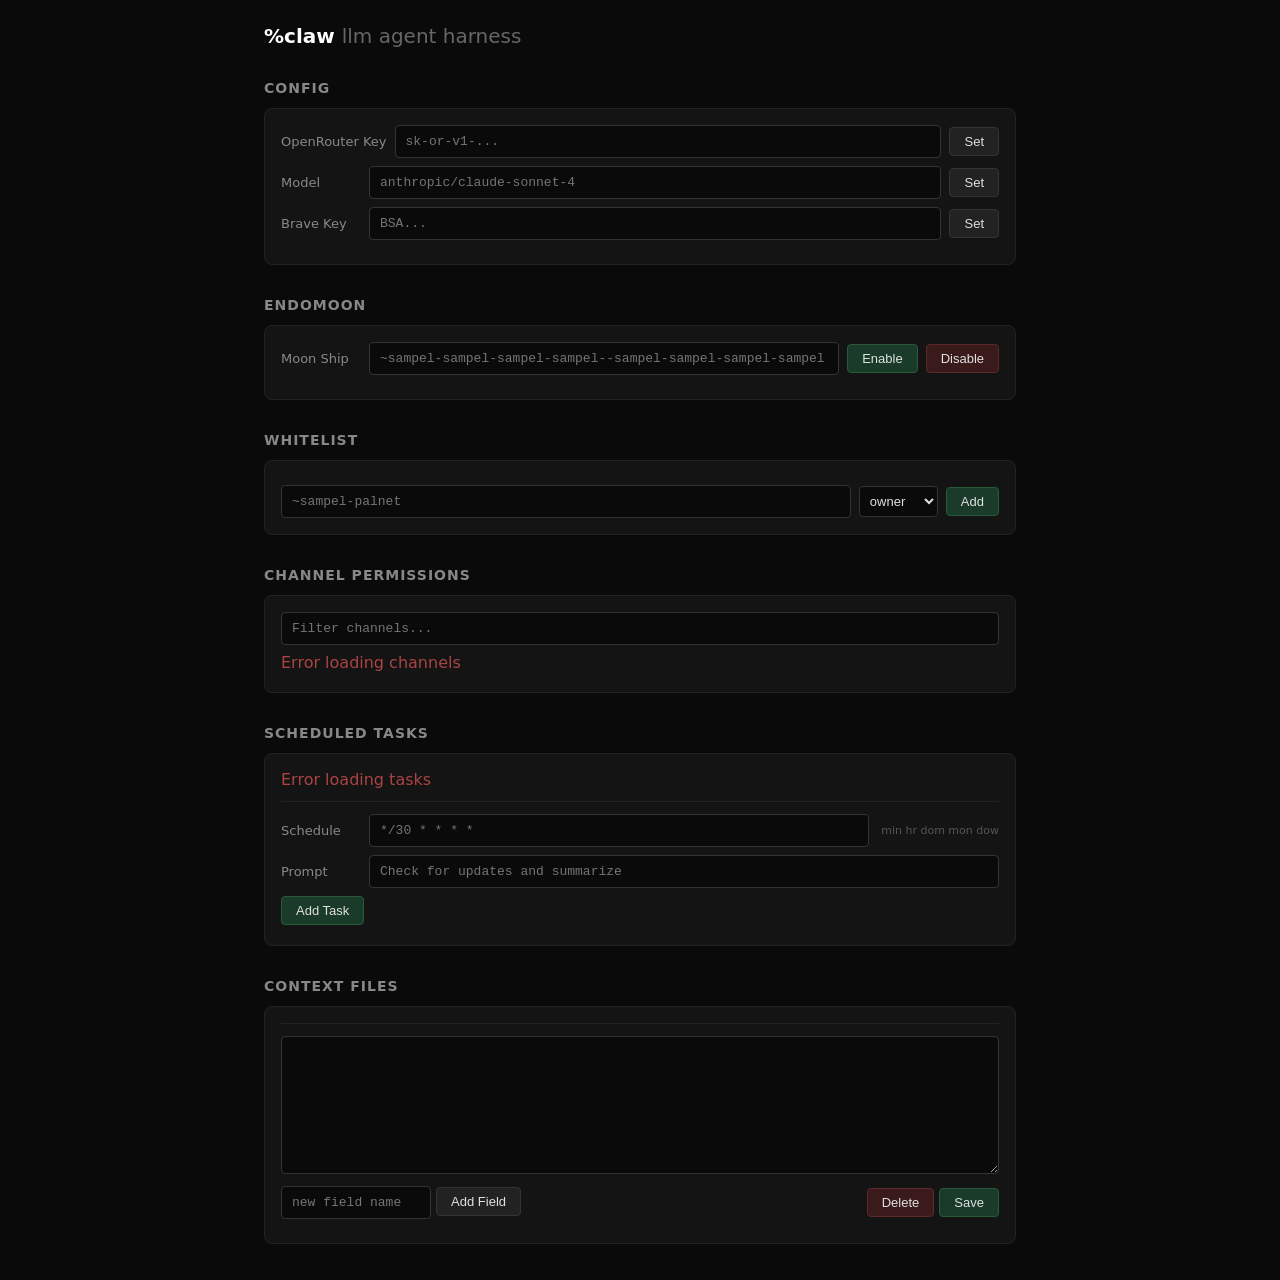
==== desk/web/index.html @ c04bf87d "add endomoon support" ====
<!DOCTYPE html>
<html lang="en">
<head>
  <meta charset="utf-8">
  <meta name="viewport" content="width=device-width, initial-scale=1">
  <title>claw</title>
  <style>
    * { margin: 0; padding: 0; box-sizing: border-box; }
    body { font-family: -apple-system, system-ui, sans-serif; background: #0a0a0a; color: #e0e0e0; }
    .container { max-width: 800px; margin: 0 auto; padding: 24px; }
    h1 { font-size: 20px; font-weight: 600; margin-bottom: 24px; color: #fff; }
    h1 span { color: #666; font-weight: 400; }
    h2 { font-size: 14px; font-weight: 600; color: #888; text-transform: uppercase; letter-spacing: 1px; margin: 32px 0 12px; }
    .card { background: #141414; border: 1px solid #222; border-radius: 8px; padding: 16px; margin-bottom: 12px; }
    .row { display: flex; align-items: center; gap: 8px; margin-bottom: 8px; }
    .row:last-child { margin-bottom: 0; }
    label { font-size: 13px; color: #888; min-width: 80px; }
    input[type=text], input[type=password] {
      flex: 1; background: #0a0a0a; border: 1px solid #333; border-radius: 4px;
      padding: 8px 10px; color: #e0e0e0; font-size: 13px; font-family: monospace;
    }
    input:focus, textarea:focus { outline: none; border-color: #555; }
    textarea {
      width: 100%; background: #0a0a0a; border: 1px solid #333; border-radius: 4px;
      padding: 8px 10px; color: #e0e0e0; font-size: 13px; font-family: monospace;
      resize: vertical; min-height: 80px;
    }
    button {
      background: #222; border: 1px solid #333; border-radius: 4px; color: #e0e0e0;
      padding: 6px 14px; font-size: 13px; cursor: pointer;
    }
    button:hover { background: #333; }
    button.primary { background: #1a3a2a; border-color: #2a5a3a; }
    button.primary:hover { background: #2a5a3a; }
    button.danger { background: #3a1a1a; border-color: #5a2a2a; }
    button.danger:hover { background: #5a2a2a; }
    .tag { display: inline-block; background: #1a2a3a; border-radius: 4px; padding: 2px 8px; font-size: 12px; margin: 2px; }
    .tag .x { cursor: pointer; margin-left: 4px; color: #888; }
    .tag .x:hover { color: #fff; }
    .status { font-size: 12px; color: #555; margin-top: 4px; }
    .status.ok { color: #4a8; }
    .status.err { color: #a44; }
    .ctx-tab { display: inline-block; padding: 6px 12px; font-size: 13px; cursor: pointer; border-bottom: 2px solid transparent; color: #888; }
    .ctx-tab.active { color: #fff; border-color: #4a8; }
    .tabs { border-bottom: 1px solid #222; margin-bottom: 12px; }
    .scroll-box { max-height: 300px; overflow-y: auto; }
    .filter-input { width: 100%; background: #0a0a0a; border: 1px solid #333; border-radius: 4px; padding: 6px 10px; color: #e0e0e0; font-size: 12px; margin-bottom: 8px; }
    .perm-row { display: flex; align-items: center; justify-content: space-between; padding: 6px 0; border-bottom: 1px solid #1a1a1a; }
    .perm-badge { padding: 2px 8px; border-radius: 4px; font-size: 11px; cursor: pointer; }
    .perm-badge.open { background: #1a3a2a; color: #4a8; }
    .perm-badge.wl { background: #2a2a2a; color: #888; }
  </style>
</head>
<body>
<div class="container">
  <h1>%claw <span>llm agent harness</span></h1>

  <h2>Config</h2>
  <div class="card">
    <div class="row">
      <label>OpenRouter Key</label>
      <input type="password" id="api-key" placeholder="sk-or-v1-...">
      <button onclick="setKey()">Set</button>
    </div>
    <div class="row">
      <label>Model</label>
      <input type="text" id="model" placeholder="anthropic/claude-sonnet-4">
      <button onclick="setModel()">Set</button>
    </div>
    <div class="row">
      <label>Brave Key</label>
      <input type="password" id="brave-key" placeholder="BSA...">
      <button onclick="setBraveKey()">Set</button>
    </div>
    <div class="status" id="config-status"></div>
  </div>

  <h2>Endomoon</h2>
  <div class="card">
    <div class="row">
      <label>Moon Ship</label>
      <input type="text" id="endomoon-ship" placeholder="~sampel-sampel-sampel-sampel--sampel-sampel-sampel-sampel">
      <button class="primary" onclick="setEndomoon()">Enable</button>
      <button class="danger" onclick="disableEndomoon()">Disable</button>
    </div>
    <div class="status" id="endo-status"></div>
  </div>

  <h2>Whitelist</h2>
  <div class="card">
    <div id="whitelist-tags"></div>
    <div class="row" style="margin-top:8px">
      <input type="text" id="new-ship" placeholder="~sampel-palnet">
      <select id="new-role" style="background:#0a0a0a;border:1px solid #333;border-radius:4px;padding:6px;color:#e0e0e0;font-size:13px">
        <option value="owner">owner</option>
        <option value="allowed">allowed</option>
      </select>
      <button class="primary" onclick="addShip()">Add</button>
    </div>
  </div>

  <h2>Channel Permissions</h2>
  <div class="card">
    <input type="text" class="filter-input" id="chan-filter" placeholder="Filter channels..." oninput="filterChannels()">
    <div class="scroll-box" id="channel-list"><span style="color:#555;font-size:13px">Loading...</span></div>
    <div class="status" id="perm-status"></div>
  </div>

  <h2>Scheduled Tasks</h2>
  <div class="card">
    <div id="cron-list"></div>
    <div style="margin-top:12px;border-top:1px solid #222;padding-top:12px">
      <div class="row"><label>Schedule</label><input type="text" id="cron-schedule" placeholder="*/30 * * * *" style="width:160px"><span style="font-size:11px;color:#555;margin-left:4px">min hr dom mon dow</span></div>
      <div class="row"><label>Prompt</label><input type="text" id="cron-prompt" placeholder="Check for updates and summarize"></div>
      <div class="row"><button class="primary" onclick="addCron()">Add Task</button></div>
    </div>
    <div class="status" id="cron-status"></div>
  </div>

  <h2>Context Files</h2>
  <div class="card">
    <div class="tabs" id="ctx-tabs"></div>
    <textarea id="ctx-editor" rows="8"></textarea>
    <div class="row" style="margin-top:8px;justify-content:space-between">
      <div>
        <input type="text" id="new-ctx-key" placeholder="new field name" style="width:150px">
        <button onclick="addCtx()">Add Field</button>
      </div>
      <div>
        <button class="danger" onclick="delCtx()">Delete</button>
        <button class="primary" onclick="saveCtx()">Save</button>
      </div>
    </div>
    <div class="status" id="ctx-status"></div>
  </div>

</div>

<script>
const API = '/apps/claw/api';
let ctx = {};
let activeCtxTab = null;
let allChannels = [];

async function api(path) {
  const r = await fetch(API + path, {credentials: 'include'});
  return r.json();
}

async function post(body) {
  const r = await fetch(API + '/action', {
    method: 'POST', credentials: 'include',
    headers: {'content-type': 'application/json'},
    body: JSON.stringify(body)
  });
  return r.json();
}

function status(id, msg, ok) {
  const el = document.getElementById(id);
  el.textContent = msg;
  el.className = 'status ' + (ok ? 'ok' : 'err');
  setTimeout(() => el.textContent = '', 3000);
}

// Config
async function loadConfig() {
  const c = await api('/config');
  document.getElementById('model').value = c.model || '';
  document.getElementById('endomoon-ship').value = c.endomoon || '';
  if (c.endomoon) {
    status('endo-status', 'Active: ' + c.endomoon, true);
  }
  renderWhitelist(c.whitelist || {});
}

function renderWhitelist(wl) {
  const el = document.getElementById('whitelist-tags');
  el.innerHTML = Object.entries(wl).map(([s, r]) =>
    `<span class="tag">${s} (${r}) <span class="x" onclick="delShip('${s}')">&times;</span></span>`
  ).join('') || '<span style="color:#555;font-size:13px">No ships whitelisted</span>';
}

// Endomoon
async function setEndomoon() {
  const ship = document.getElementById('endomoon-ship').value.trim();
  if (!ship) return status('endo-status', 'Enter a moon ship', false);
  await post({action: 'set-endomoon', ship});
  status('endo-status', 'Endomoon enabled: ' + ship, true);
}

async function disableEndomoon() {
  await post({action: 'set-endomoon', ship: ''});
  document.getElementById('endomoon-ship').value = '';
  status('endo-status', 'Endomoon disabled', true);
}

async function setKey() {
  const key = document.getElementById('api-key').value;
  if (!key) return;
  await post({action: 'set-key', key});
  document.getElementById('api-key').value = '';
  status('config-status', 'API key set', true);
}

async function setModel() {
  const model = document.getElementById('model').value;
  if (!model) return;
  await post({action: 'set-model', model});
  status('config-status', 'Model updated', true);
}

async function setBraveKey() {
  const key = document.getElementById('brave-key').value;
  if (!key) return;
  await post({action: 'set-brave-key', key});
  document.getElementById('brave-key').value = '';
  status('config-status', 'Brave key set', true);
}

async function addShip() {
  const ship = document.getElementById('new-ship').value;
  const role = document.getElementById('new-role').value;
  if (!ship) return;
  await post({action: 'add-ship', ship, role});
  document.getElementById('new-ship').value = '';
  loadConfig();
}

async function delShip(ship) {
  await post({action: 'del-ship', ship});
  loadConfig();
}

// Channel Permissions
async function loadChannels() {
  const el = document.getElementById('channel-list');
  try {
    const perms = await api('/channel-perms');
    allChannels = [];

    // Build channel list from saved perms
    for (const [nest, perm] of Object.entries(perms)) {
      allChannels.push({nest, title: nest, gtitle: '', perm});
    }

    // Try scrying groups for channel metadata
    try {
      const r = await fetch('/~/scry/groups/groups/light.json', {credentials: 'include'});
      if (r.ok) {
        const groups = await r.json();
        const seen = new Set(allChannels.map(c => c.nest));
        for (const [flag, group] of Object.entries(groups || {})) {
          const gtitle = group?.meta?.title || flag;
          const chans = group?.channels || {};
          for (const [nest, ch] of Object.entries(chans)) {
            if (!nest.startsWith('chat/')) continue;
            const title = ch?.meta?.title || nest;
            if (seen.has(nest)) {
              const existing = allChannels.find(c => c.nest === nest);
              if (existing) { existing.title = title; existing.gtitle = gtitle; }
            } else {
              allChannels.push({nest, title, gtitle, perm: 'whitelist'});
            }
          }
        }
      }
    } catch(e) { /* groups scry failed, only show saved perms */ }

    renderChannels();
  } catch(e) {
    el.innerHTML = '<span style="color:#a44">Error loading channels</span>';
  }
}

function renderChannels() {
  const el = document.getElementById('channel-list');
  const filter = (document.getElementById('chan-filter').value || '').toLowerCase();
  const filtered = allChannels.filter(c =>
    c.nest.toLowerCase().includes(filter) ||
    c.title.toLowerCase().includes(filter) ||
    c.gtitle.toLowerCase().includes(filter)
  );
  if (!filtered.length) {
    el.innerHTML = '<span style="color:#555;font-size:13px">No channels' + (filter ? ' matching filter' : ' found') + '</span>';
    return;
  }
  el.innerHTML = filtered.map(c => {
    const isOpen = c.perm === 'open';
    const badge = isOpen
      ? `<span class="perm-badge open" onclick="togglePerm('${c.nest}','whitelist')">open</span>`
      : `<span class="perm-badge wl" onclick="togglePerm('${c.nest}','open')">whitelist</span>`;
    return `<div class="perm-row">
      <div>
        <div style="font-size:13px;color:#e0e0e0">${c.title}${c.gtitle ? ' <span style="color:#555">in ' + c.gtitle + '</span>' : ''}</div>
        <div style="font-size:11px;color:#555;font-family:monospace">${c.nest}</div>
      </div>
      ${badge}
    </div>`;
  }).join('');
}

function filterChannels() { renderChannels(); }

async function togglePerm(channel, newPerm) {
  await post({action: 'set-channel-perm', channel, perm: newPerm});
  // Update local state immediately
  const ch = allChannels.find(c => c.nest === channel);
  if (ch) ch.perm = newPerm;
  else allChannels.push({nest: channel, title: channel, gtitle: '', perm: newPerm});
  renderChannels();
  status('perm-status', channel.split('/').pop() + ' → ' + newPerm, true);
}

// Cron Jobs
async function loadCrons() {
  const el = document.getElementById('cron-list');
  try {
    const jobs = await api('/cron-jobs');
    if (!jobs.length) {
      el.innerHTML = '<span style="color:#555;font-size:13px">No scheduled tasks</span>';
      return;
    }
    el.innerHTML = jobs.map(j => {
      return `<div style="display:flex;align-items:center;justify-content:space-between;padding:6px 0;border-bottom:1px solid #1a1a1a">
        <div style="flex:1;min-width:0">
          <div style="font-size:12px;color:#4a8;font-family:monospace">${j.schedule || '?'}</div>
          <div style="font-size:13px;color:#e0e0e0;white-space:nowrap;overflow:hidden;text-overflow:ellipsis">${j.prompt}</div>
        </div>
        <button class="danger" onclick="removeCron(${j.id})" style="font-size:11px;padding:3px 8px;margin-left:8px;flex-shrink:0">×</button>
      </div>`;
    }).join('');
  } catch(e) {
    el.innerHTML = '<span style="color:#a44">Error loading tasks</span>';
  }
}

async function addCron() {
  const schedule = document.getElementById('cron-schedule').value.trim();
  const prompt = document.getElementById('cron-prompt').value.trim();
  if (!schedule || !prompt) return status('cron-status', 'Schedule and prompt required', false);
  // Validate: should have 5 space-separated fields
  const fields = schedule.split(/\s+/);
  if (fields.length !== 5) return status('cron-status', 'Need 5 fields: min hour dom month dow', false);
  await post({action: 'cron-add', schedule, prompt});
  document.getElementById('cron-schedule').value = '';
  document.getElementById('cron-prompt').value = '';
  status('cron-status', 'Task scheduled', true);
  loadCrons();
}

async function removeCron(id) {
  await post({action: 'cron-remove', 'cron-id': id});
  status('cron-status', 'Task removed', true);
  loadCrons();
}

// Context Files
async function loadContext() {
  ctx = await api('/context');
  renderCtxTabs();
}

function renderCtxTabs() {
  const tabs = document.getElementById('ctx-tabs');
  const keys = Object.keys(ctx);
  if (!activeCtxTab && keys.length) activeCtxTab = keys[0];
  tabs.innerHTML = keys.map(k =>
    `<span class="ctx-tab ${k===activeCtxTab?'active':''}" onclick="selectCtx('${k}')">${k}</span>`
  ).join('');
  if (activeCtxTab && ctx[activeCtxTab] !== undefined) {
    document.getElementById('ctx-editor').value = ctx[activeCtxTab];
  }
}

function selectCtx(k) {
  activeCtxTab = k;
  renderCtxTabs();
}

async function saveCtx() {
  if (!activeCtxTab) return;
  const content = document.getElementById('ctx-editor').value;
  await post({action: 'set-context', field: activeCtxTab, content});
  ctx[activeCtxTab] = content;
  status('ctx-status', `${activeCtxTab} saved`, true);
}

async function delCtx() {
  if (!activeCtxTab) return;
  await post({action: 'del-context', field: activeCtxTab});
  delete ctx[activeCtxTab];
  activeCtxTab = Object.keys(ctx)[0] || null;
  renderCtxTabs();
  status('ctx-status', 'Deleted', true);
}

async function addCtx() {
  const key = document.getElementById('new-ctx-key').value.trim();
  if (!key) return;
  await post({action: 'set-context', field: key, content: ''});
  ctx[key] = '';
  activeCtxTab = key;
  document.getElementById('new-ctx-key').value = '';
  renderCtxTabs();
}

loadConfig();
loadContext();
loadChannels();
loadCrons();
</script>
</body>
</html>
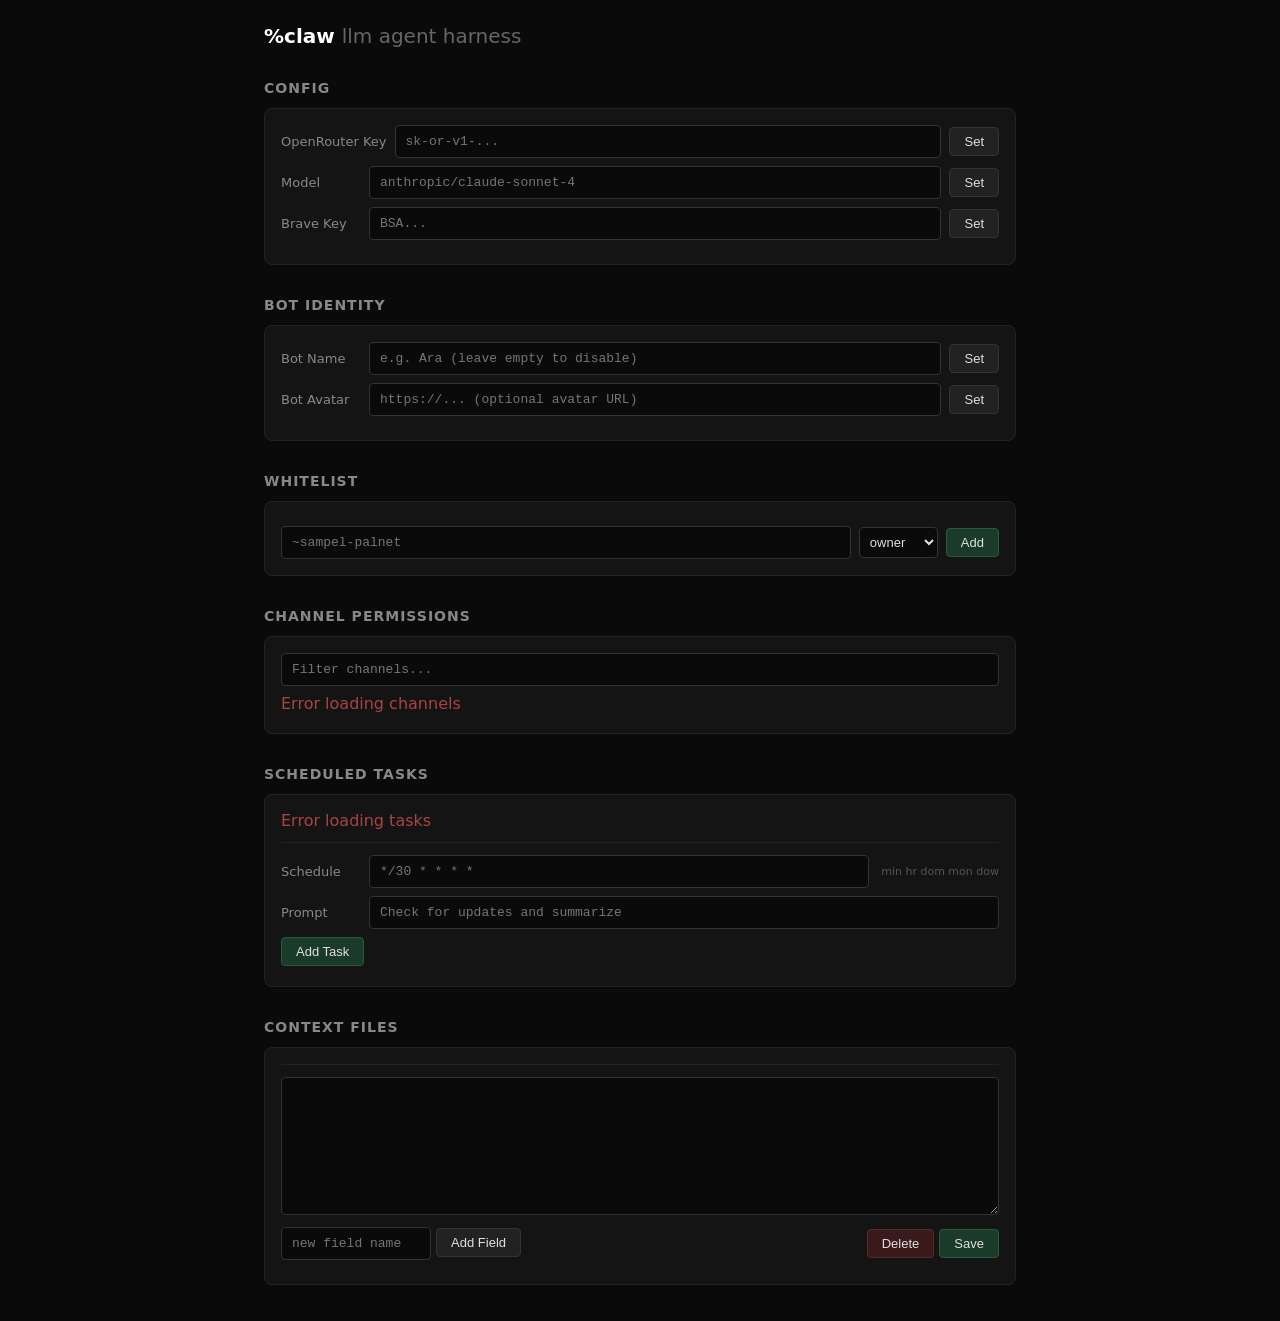
==== commit 43690593: "basically works" ====
--- a/desk/web/index.html
+++ b/desk/web/index.html
@@ -75,15 +75,19 @@
     <div class="status" id="config-status"></div>
   </div>
 
-  <h2>Endomoon</h2>
+  <h2>Bot Identity</h2>
   <div class="card">
     <div class="row">
-      <label>Moon Ship</label>
-      <input type="text" id="endomoon-ship" placeholder="~sampel-sampel-sampel-sampel--sampel-sampel-sampel-sampel">
-      <button class="primary" onclick="setEndomoon()">Enable</button>
-      <button class="danger" onclick="disableEndomoon()">Disable</button>
-    </div>
-    <div class="status" id="endo-status"></div>
+      <label>Bot Name</label>
+      <input type="text" id="bot-name" placeholder="e.g. Ara (leave empty to disable)">
+      <button onclick="setBotName()">Set</button>
+    </div>
+    <div class="row">
+      <label>Bot Avatar</label>
+      <input type="text" id="bot-avatar" placeholder="https://... (optional avatar URL)">
+      <button onclick="setBotAvatar()">Set</button>
+    </div>
+    <div class="status" id="bot-status"></div>
   </div>
 
   <h2>Whitelist</h2>
@@ -167,10 +171,8 @@
 async function loadConfig() {
   const c = await api('/config');
   document.getElementById('model').value = c.model || '';
-  document.getElementById('endomoon-ship').value = c.endomoon || '';
-  if (c.endomoon) {
-    status('endo-status', 'Active: ' + c.endomoon, true);
-  }
+  document.getElementById('bot-name').value = c['bot-name'] || '';
+  document.getElementById('bot-avatar').value = c['bot-avatar'] || '';
   renderWhitelist(c.whitelist || {});
 }
 
@@ -179,20 +181,6 @@
   el.innerHTML = Object.entries(wl).map(([s, r]) =>
     `<span class="tag">${s} (${r}) <span class="x" onclick="delShip('${s}')">&times;</span></span>`
   ).join('') || '<span style="color:#555;font-size:13px">No ships whitelisted</span>';
-}
-
-// Endomoon
-async function setEndomoon() {
-  const ship = document.getElementById('endomoon-ship').value.trim();
-  if (!ship) return status('endo-status', 'Enter a moon ship', false);
-  await post({action: 'set-endomoon', ship});
-  status('endo-status', 'Endomoon enabled: ' + ship, true);
-}
-
-async function disableEndomoon() {
-  await post({action: 'set-endomoon', ship: ''});
-  document.getElementById('endomoon-ship').value = '';
-  status('endo-status', 'Endomoon disabled', true);
 }
 
 async function setKey() {
@@ -216,6 +204,18 @@
   await post({action: 'set-brave-key', key});
   document.getElementById('brave-key').value = '';
   status('config-status', 'Brave key set', true);
+}
+
+async function setBotName() {
+  const name = document.getElementById('bot-name').value;
+  await post({action: 'set-bot-name', name});
+  status('bot-status', name ? 'Bot name set to: ' + name : 'Bot name cleared', true);
+}
+
+async function setBotAvatar() {
+  const avatar = document.getElementById('bot-avatar').value;
+  await post({action: 'set-bot-avatar', avatar});
+  status('bot-status', avatar ? 'Bot avatar set' : 'Bot avatar cleared', true);
 }
 
 async function addShip() {
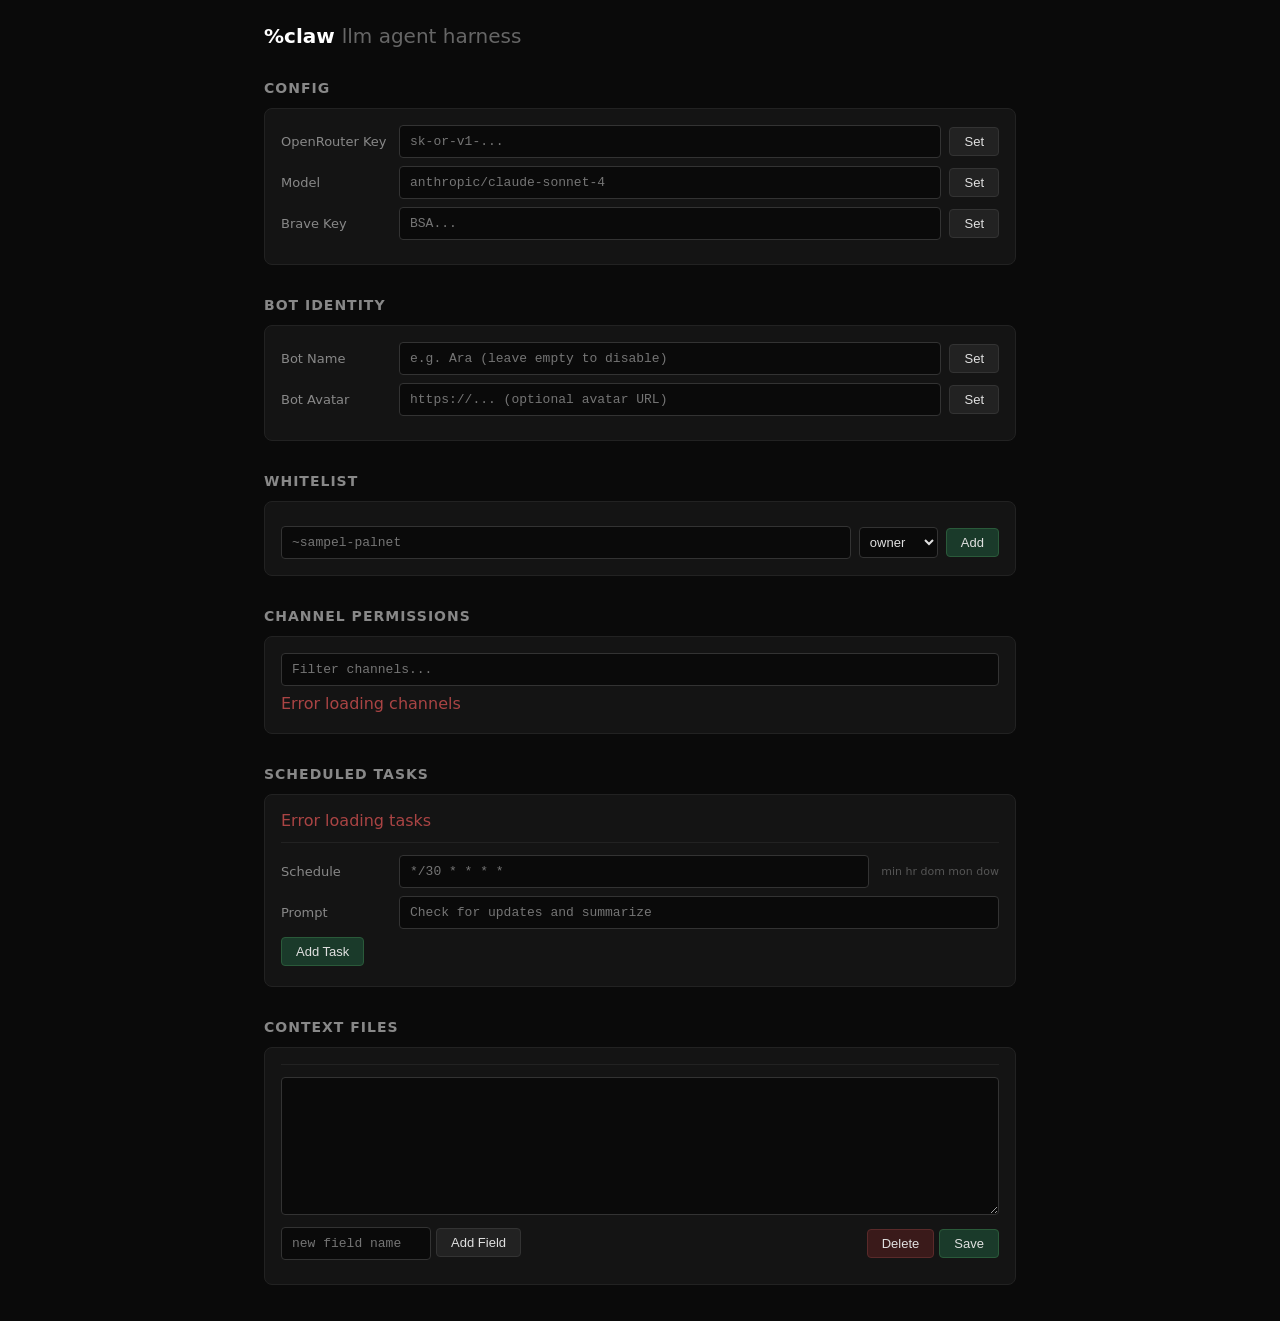
==== commit 8c2d3084: "everything working except discriminating between mentions:" ====
--- a/desk/web/index.html
+++ b/desk/web/index.html
@@ -14,11 +14,12 @@
     .card { background: #141414; border: 1px solid #222; border-radius: 8px; padding: 16px; margin-bottom: 12px; }
     .row { display: flex; align-items: center; gap: 8px; margin-bottom: 8px; }
     .row:last-child { margin-bottom: 0; }
-    label { font-size: 13px; color: #888; min-width: 80px; }
+    label { font-size: 13px; color: #888; width: 110px; flex-shrink: 0; }
     input[type=text], input[type=password] {
       flex: 1; background: #0a0a0a; border: 1px solid #333; border-radius: 4px;
       padding: 8px 10px; color: #e0e0e0; font-size: 13px; font-family: monospace;
     }
+    input.masked { color: #555; }
     input:focus, textarea:focus { outline: none; border-color: #555; }
     textarea {
       width: 100%; background: #0a0a0a; border: 1px solid #333; border-radius: 4px;
@@ -59,7 +60,7 @@
   <div class="card">
     <div class="row">
       <label>OpenRouter Key</label>
-      <input type="password" id="api-key" placeholder="sk-or-v1-...">
+      <input type="text" id="api-key" placeholder="sk-or-v1-..." onfocus="clearMasked(this)">
       <button onclick="setKey()">Set</button>
     </div>
     <div class="row">
@@ -69,7 +70,7 @@
     </div>
     <div class="row">
       <label>Brave Key</label>
-      <input type="password" id="brave-key" placeholder="BSA...">
+      <input type="text" id="brave-key" placeholder="BSA..." onfocus="clearMasked(this)">
       <button onclick="setBraveKey()">Set</button>
     </div>
     <div class="status" id="config-status"></div>
@@ -167,12 +168,34 @@
   setTimeout(() => el.textContent = '', 3000);
 }
 
+function maskKey(key) {
+  if (!key || key.length < 4) return '';
+  return '\u2022'.repeat(8) + key.slice(-3);
+}
+
+function showMasked(el, key) {
+  if (!key) { el.value = ''; el.classList.remove('masked'); return; }
+  el.value = maskKey(key);
+  el.classList.add('masked');
+  el.dataset.hasKey = '1';
+}
+
+function clearMasked(el) {
+  if (el.dataset.hasKey === '1') {
+    el.value = '';
+    el.classList.remove('masked');
+    delete el.dataset.hasKey;
+  }
+}
+
 // Config
 async function loadConfig() {
   const c = await api('/config');
   document.getElementById('model').value = c.model || '';
   document.getElementById('bot-name').value = c['bot-name'] || '';
   document.getElementById('bot-avatar').value = c['bot-avatar'] || '';
+  showMasked(document.getElementById('api-key'), c['api-key'] || '');
+  showMasked(document.getElementById('brave-key'), c['brave-key'] || '');
   renderWhitelist(c.whitelist || {});
 }
 
@@ -184,10 +207,11 @@
 }
 
 async function setKey() {
-  const key = document.getElementById('api-key').value;
-  if (!key) return;
+  const el = document.getElementById('api-key');
+  const key = el.value;
+  if (!key || el.dataset.hasKey === '1') return;
   await post({action: 'set-key', key});
-  document.getElementById('api-key').value = '';
+  showMasked(el, key);
   status('config-status', 'API key set', true);
 }
 
@@ -199,10 +223,11 @@
 }
 
 async function setBraveKey() {
-  const key = document.getElementById('brave-key').value;
-  if (!key) return;
+  const el = document.getElementById('brave-key');
+  const key = el.value;
+  if (!key || el.dataset.hasKey === '1') return;
   await post({action: 'set-brave-key', key});
-  document.getElementById('brave-key').value = '';
+  showMasked(el, key);
   status('config-status', 'Brave key set', true);
 }
 
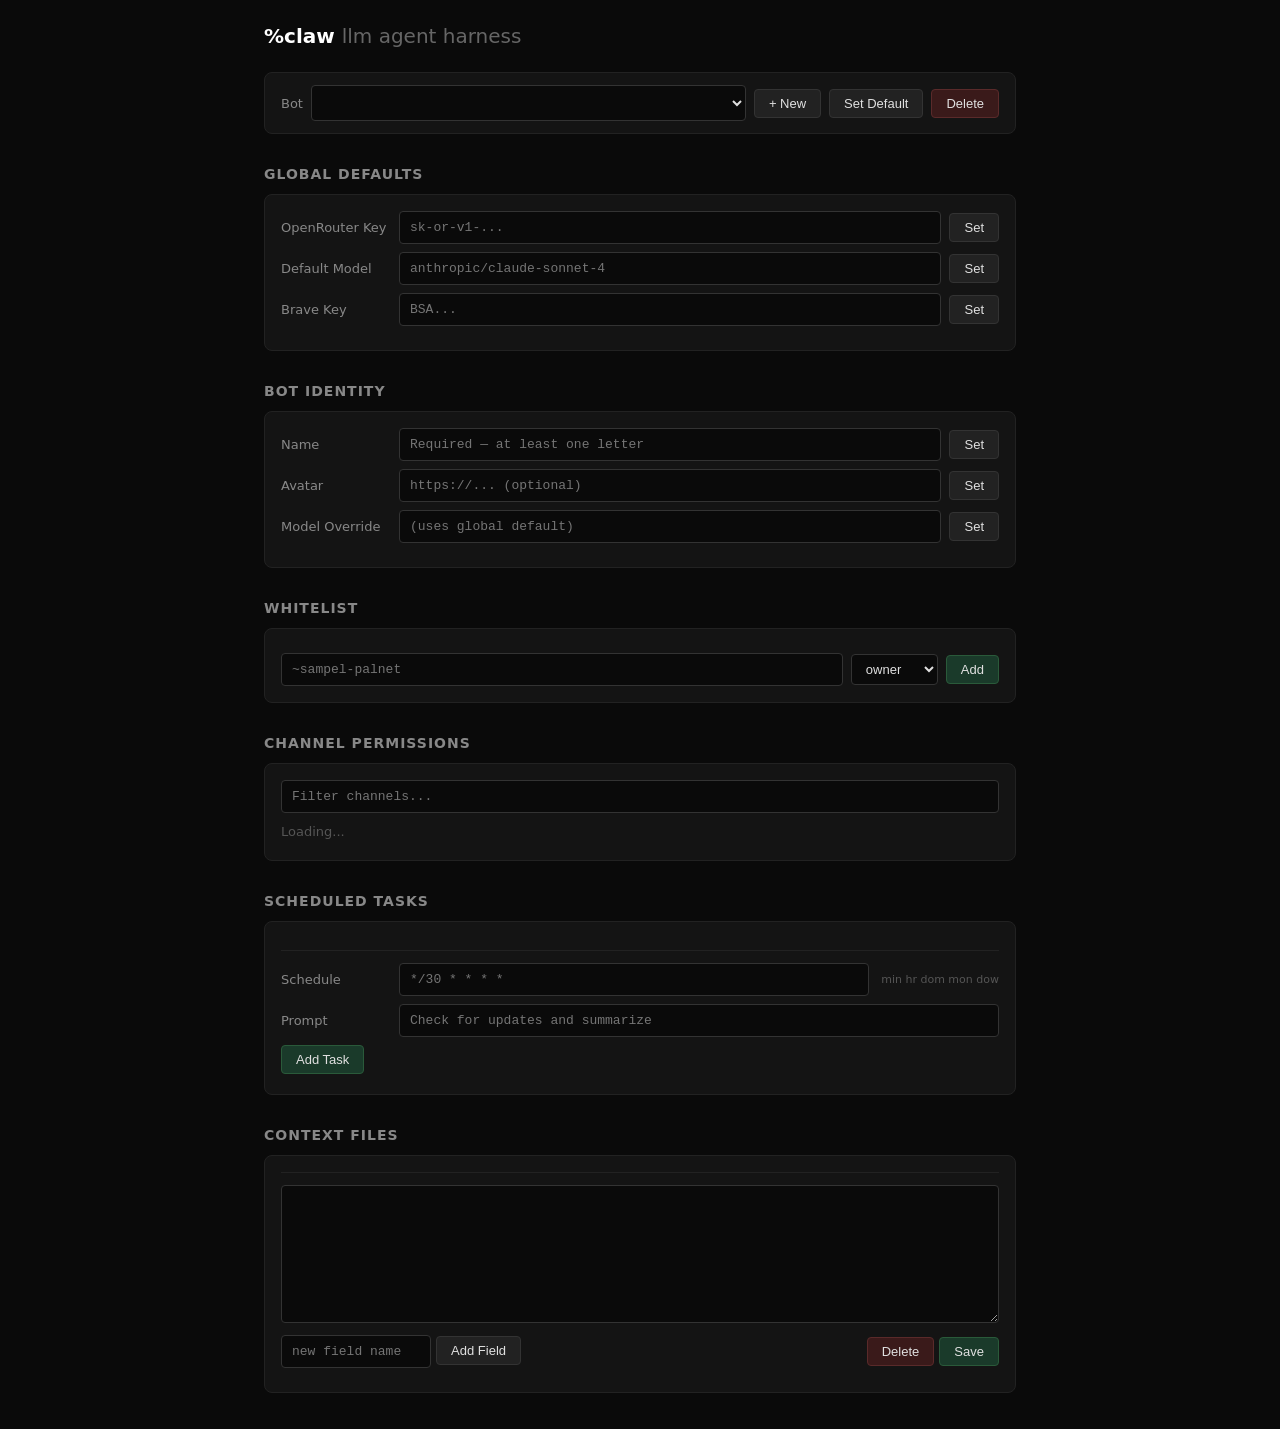
==== commit 8174e5fd: "multibot" ====
--- a/desk/web/index.html
+++ b/desk/web/index.html
@@ -19,12 +19,16 @@
       flex: 1; background: #0a0a0a; border: 1px solid #333; border-radius: 4px;
       padding: 8px 10px; color: #e0e0e0; font-size: 13px; font-family: monospace;
     }
+    input:focus, textarea:focus { outline: none; border-color: #555; }
     input.masked { color: #555; }
-    input:focus, textarea:focus { outline: none; border-color: #555; }
     textarea {
       width: 100%; background: #0a0a0a; border: 1px solid #333; border-radius: 4px;
       padding: 8px 10px; color: #e0e0e0; font-size: 13px; font-family: monospace;
       resize: vertical; min-height: 80px;
+    }
+    select {
+      background: #0a0a0a; border: 1px solid #333; border-radius: 4px;
+      padding: 6px 10px; color: #e0e0e0; font-size: 13px;
     }
     button {
       background: #222; border: 1px solid #333; border-radius: 4px; color: #e0e0e0;
@@ -50,13 +54,25 @@
     .perm-badge { padding: 2px 8px; border-radius: 4px; font-size: 11px; cursor: pointer; }
     .perm-badge.open { background: #1a3a2a; color: #4a8; }
     .perm-badge.wl { background: #2a2a2a; color: #888; }
+    .bot-selector { display: flex; align-items: center; gap: 8px; margin-bottom: 24px; padding: 12px 16px; background: #141414; border: 1px solid #222; border-radius: 8px; }
+    .bot-selector select { flex: 1; font-size: 14px; padding: 8px; }
+    .bot-selector .default-badge { font-size: 10px; color: #4a8; background: #1a3a2a; padding: 2px 6px; border-radius: 3px; }
   </style>
 </head>
 <body>
 <div class="container">
   <h1>%claw <span>llm agent harness</span></h1>
 
-  <h2>Config</h2>
+  <div class="bot-selector">
+    <label style="width:auto">Bot</label>
+    <select id="bot-select" onchange="switchBot()"></select>
+    <span id="default-badge" class="default-badge" style="display:none">default</span>
+    <button onclick="addBot()">+ New</button>
+    <button onclick="setDefaultBot()">Set Default</button>
+    <button class="danger" onclick="delBot()">Delete</button>
+  </div>
+
+  <h2>Global Defaults</h2>
   <div class="card">
     <div class="row">
       <label>OpenRouter Key</label>
@@ -64,7 +80,7 @@
       <button onclick="setKey()">Set</button>
     </div>
     <div class="row">
-      <label>Model</label>
+      <label>Default Model</label>
       <input type="text" id="model" placeholder="anthropic/claude-sonnet-4">
       <button onclick="setModel()">Set</button>
     </div>
@@ -79,14 +95,19 @@
   <h2>Bot Identity</h2>
   <div class="card">
     <div class="row">
-      <label>Bot Name</label>
-      <input type="text" id="bot-name" placeholder="e.g. Ara (leave empty to disable)">
+      <label>Name</label>
+      <input type="text" id="bot-name" placeholder="Required — at least one letter">
       <button onclick="setBotName()">Set</button>
     </div>
     <div class="row">
-      <label>Bot Avatar</label>
-      <input type="text" id="bot-avatar" placeholder="https://... (optional avatar URL)">
+      <label>Avatar</label>
+      <input type="text" id="bot-avatar" placeholder="https://... (optional)">
       <button onclick="setBotAvatar()">Set</button>
+    </div>
+    <div class="row">
+      <label>Model Override</label>
+      <input type="text" id="bot-model" placeholder="(uses global default)">
+      <button onclick="setBotModel()">Set</button>
     </div>
     <div class="status" id="bot-status"></div>
   </div>
@@ -96,7 +117,7 @@
     <div id="whitelist-tags"></div>
     <div class="row" style="margin-top:8px">
       <input type="text" id="new-ship" placeholder="~sampel-palnet">
-      <select id="new-role" style="background:#0a0a0a;border:1px solid #333;border-radius:4px;padding:6px;color:#e0e0e0;font-size:13px">
+      <select id="new-role">
         <option value="owner">owner</option>
         <option value="allowed">allowed</option>
       </select>
@@ -146,6 +167,9 @@
 let ctx = {};
 let activeCtxTab = null;
 let allChannels = [];
+let currentBot = null;
+let defaultBotId = null;
+let botList = {};
 
 async function api(path) {
   const r = await fetch(API + path, {credentials: 'include'});
@@ -172,14 +196,12 @@
   if (!key || key.length < 4) return '';
   return '\u2022'.repeat(8) + key.slice(-3);
 }
-
 function showMasked(el, key) {
   if (!key) { el.value = ''; el.classList.remove('masked'); return; }
   el.value = maskKey(key);
   el.classList.add('masked');
   el.dataset.hasKey = '1';
 }
-
 function clearMasked(el) {
   if (el.dataset.hasKey === '1') {
     el.value = '';
@@ -188,22 +210,64 @@
   }
 }
 
-// Config
-async function loadConfig() {
+// Bot selector
+async function loadBots() {
+  const data = await api('/bots');
+  botList = data.bots || {};
+  defaultBotId = data.default || 'default';
+  const sel = document.getElementById('bot-select');
+  const prev = currentBot;
+  sel.innerHTML = Object.entries(botList).map(([id, b]) =>
+    `<option value="${id}">${b.name || id}${id === defaultBotId ? ' (default)' : ''}</option>`
+  ).join('');
+  if (prev && botList[prev]) sel.value = prev;
+  else if (sel.options.length) sel.value = sel.options[0].value;
+  currentBot = sel.value;
+  document.getElementById('default-badge').style.display = currentBot === defaultBotId ? '' : 'none';
+}
+
+function switchBot() {
+  currentBot = document.getElementById('bot-select').value;
+  document.getElementById('default-badge').style.display = currentBot === defaultBotId ? '' : 'none';
+  loadBotConfig();
+}
+
+async function addBot() {
+  const id = prompt('Bot ID (lowercase, no spaces, e.g. "coder"):');
+  if (!id) return;
+  try {
+    await post({action: 'add-bot', id});
+    await loadBots();
+    document.getElementById('bot-select').value = id;
+    currentBot = id;
+    loadBotConfig();
+    status('bot-status', `Bot "${id}" created`, true);
+  } catch(e) { status('bot-status', 'Failed to create bot', false); }
+}
+
+async function delBot() {
+  if (!currentBot) return;
+  if (currentBot === defaultBotId) return status('bot-status', 'Cannot delete default bot', false);
+  if (!confirm(`Delete bot "${currentBot}"?`)) return;
+  await post({action: 'del-bot', id: currentBot});
+  await loadBots();
+  loadBotConfig();
+}
+
+async function setDefaultBot() {
+  if (!currentBot) return;
+  await post({action: 'set-default-bot', id: currentBot});
+  defaultBotId = currentBot;
+  await loadBots();
+  status('bot-status', `"${currentBot}" is now the default bot`, true);
+}
+
+// Global config
+async function loadGlobalConfig() {
   const c = await api('/config');
   document.getElementById('model').value = c.model || '';
-  document.getElementById('bot-name').value = c['bot-name'] || '';
-  document.getElementById('bot-avatar').value = c['bot-avatar'] || '';
   showMasked(document.getElementById('api-key'), c['api-key'] || '');
   showMasked(document.getElementById('brave-key'), c['brave-key'] || '');
-  renderWhitelist(c.whitelist || {});
-}
-
-function renderWhitelist(wl) {
-  const el = document.getElementById('whitelist-tags');
-  el.innerHTML = Object.entries(wl).map(([s, r]) =>
-    `<span class="tag">${s} (${r}) <span class="x" onclick="delShip('${s}')">&times;</span></span>`
-  ).join('') || '<span style="color:#555;font-size:13px">No ships whitelisted</span>';
 }
 
 async function setKey() {
@@ -214,14 +278,12 @@
   showMasked(el, key);
   status('config-status', 'API key set', true);
 }
-
 async function setModel() {
-  const model = document.getElementById('model').value;
-  if (!model) return;
-  await post({action: 'set-model', model});
-  status('config-status', 'Model updated', true);
-}
-
+  const m = document.getElementById('model').value;
+  if (!m) return;
+  await post({action: 'set-model', model: m});
+  status('config-status', 'Default model updated', true);
+}
 async function setBraveKey() {
   const el = document.getElementById('brave-key');
   const key = el.value;
@@ -231,161 +293,141 @@
   status('config-status', 'Brave key set', true);
 }
 
+// Per-bot config
+async function loadBotConfig() {
+  if (!currentBot) return;
+  const c = await api(`/bot/${currentBot}/config`);
+  document.getElementById('bot-name').value = c.name || '';
+  document.getElementById('bot-avatar').value = c.avatar || '';
+  document.getElementById('bot-model').value = (c.model !== (await api('/config')).model) ? c.model || '' : '';
+  renderWhitelist(c.whitelist || {});
+  // Reload per-bot sections
+  loadBotContext();
+  loadChannels();
+  loadCrons();
+}
+
+function renderWhitelist(wl) {
+  const el = document.getElementById('whitelist-tags');
+  el.innerHTML = Object.entries(wl).map(([s, r]) =>
+    `<span class="tag">${s} (${r}) <span class="x" onclick="delShip('${s}')">&times;</span></span>`
+  ).join('') || '<span style="color:#555;font-size:13px">No ships whitelisted</span>';
+}
+
 async function setBotName() {
   const name = document.getElementById('bot-name').value;
-  await post({action: 'set-bot-name', name});
-  status('bot-status', name ? 'Bot name set to: ' + name : 'Bot name cleared', true);
-}
-
+  if (!name) return status('bot-status', 'Name is required', false);
+  await post({action: 'bot-set-name', id: currentBot, name});
+  await loadBots();
+  status('bot-status', 'Name set to: ' + name, true);
+}
 async function setBotAvatar() {
   const avatar = document.getElementById('bot-avatar').value;
-  await post({action: 'set-bot-avatar', avatar});
-  status('bot-status', avatar ? 'Bot avatar set' : 'Bot avatar cleared', true);
+  await post({action: 'bot-set-avatar', id: currentBot, avatar});
+  status('bot-status', avatar ? 'Avatar set' : 'Avatar cleared', true);
+}
+async function setBotModel() {
+  const m = document.getElementById('bot-model').value;
+  await post({action: 'bot-set-model', id: currentBot, model: m || ''});
+  status('bot-status', m ? 'Model override: ' + m : 'Using global default', true);
 }
 
 async function addShip() {
   const ship = document.getElementById('new-ship').value;
   const role = document.getElementById('new-role').value;
   if (!ship) return;
-  await post({action: 'add-ship', ship, role});
+  await post({action: 'bot-add-ship', id: currentBot, ship, role});
   document.getElementById('new-ship').value = '';
-  loadConfig();
-}
-
+  loadBotConfig();
+}
 async function delShip(ship) {
-  await post({action: 'del-ship', ship});
-  loadConfig();
-}
-
-// Channel Permissions
+  await post({action: 'bot-del-ship', id: currentBot, ship});
+  loadBotConfig();
+}
+
+// Channel Permissions (per-bot)
 async function loadChannels() {
   const el = document.getElementById('channel-list');
   try {
-    const perms = await api('/channel-perms');
+    const c = await api(`/bot/${currentBot}/config`);
+    // channel-perms not in bot config endpoint yet, use main for now
+    const perms = {}; // TODO: add per-bot channel-perms endpoint
     allChannels = [];
-
-    // Build channel list from saved perms
-    for (const [nest, perm] of Object.entries(perms)) {
-      allChannels.push({nest, title: nest, gtitle: '', perm});
-    }
-
-    // Try scrying groups for channel metadata
     try {
       const r = await fetch('/~/scry/groups/groups/light.json', {credentials: 'include'});
       if (r.ok) {
         const groups = await r.json();
-        const seen = new Set(allChannels.map(c => c.nest));
         for (const [flag, group] of Object.entries(groups || {})) {
           const gtitle = group?.meta?.title || flag;
           const chans = group?.channels || {};
           for (const [nest, ch] of Object.entries(chans)) {
             if (!nest.startsWith('chat/')) continue;
-            const title = ch?.meta?.title || nest;
-            if (seen.has(nest)) {
-              const existing = allChannels.find(c => c.nest === nest);
-              if (existing) { existing.title = title; existing.gtitle = gtitle; }
-            } else {
-              allChannels.push({nest, title, gtitle, perm: 'whitelist'});
-            }
+            allChannels.push({nest, title: ch?.meta?.title || nest, gtitle, perm: perms[nest] || 'whitelist'});
           }
         }
       }
-    } catch(e) { /* groups scry failed, only show saved perms */ }
-
+    } catch(e) {}
     renderChannels();
   } catch(e) {
     el.innerHTML = '<span style="color:#a44">Error loading channels</span>';
   }
 }
-
 function renderChannels() {
   const el = document.getElementById('channel-list');
   const filter = (document.getElementById('chan-filter').value || '').toLowerCase();
   const filtered = allChannels.filter(c =>
-    c.nest.toLowerCase().includes(filter) ||
-    c.title.toLowerCase().includes(filter) ||
-    c.gtitle.toLowerCase().includes(filter)
+    c.nest.toLowerCase().includes(filter) || c.title.toLowerCase().includes(filter) || c.gtitle.toLowerCase().includes(filter)
   );
-  if (!filtered.length) {
-    el.innerHTML = '<span style="color:#555;font-size:13px">No channels' + (filter ? ' matching filter' : ' found') + '</span>';
-    return;
-  }
+  if (!filtered.length) { el.innerHTML = '<span style="color:#555;font-size:13px">No channels found</span>'; return; }
   el.innerHTML = filtered.map(c => {
     const isOpen = c.perm === 'open';
     const badge = isOpen
       ? `<span class="perm-badge open" onclick="togglePerm('${c.nest}','whitelist')">open</span>`
       : `<span class="perm-badge wl" onclick="togglePerm('${c.nest}','open')">whitelist</span>`;
-    return `<div class="perm-row">
-      <div>
-        <div style="font-size:13px;color:#e0e0e0">${c.title}${c.gtitle ? ' <span style="color:#555">in ' + c.gtitle + '</span>' : ''}</div>
-        <div style="font-size:11px;color:#555;font-family:monospace">${c.nest}</div>
-      </div>
-      ${badge}
-    </div>`;
+    return `<div class="perm-row"><div><div style="font-size:13px;color:#e0e0e0">${c.title}${c.gtitle ? ' <span style="color:#555">in '+c.gtitle+'</span>' : ''}</div><div style="font-size:11px;color:#555;font-family:monospace">${c.nest}</div></div>${badge}</div>`;
   }).join('');
 }
-
 function filterChannels() { renderChannels(); }
-
 async function togglePerm(channel, newPerm) {
-  await post({action: 'set-channel-perm', channel, perm: newPerm});
-  // Update local state immediately
+  await post({action: 'bot-set-channel-perm', id: currentBot, channel, perm: newPerm});
   const ch = allChannels.find(c => c.nest === channel);
   if (ch) ch.perm = newPerm;
-  else allChannels.push({nest: channel, title: channel, gtitle: '', perm: newPerm});
   renderChannels();
-  status('perm-status', channel.split('/').pop() + ' → ' + newPerm, true);
-}
-
-// Cron Jobs
+  status('perm-status', channel.split('/').pop() + ' -> ' + newPerm, true);
+}
+
+// Cron Jobs (per-bot)
 async function loadCrons() {
   const el = document.getElementById('cron-list');
   try {
-    const jobs = await api('/cron-jobs');
-    if (!jobs.length) {
-      el.innerHTML = '<span style="color:#555;font-size:13px">No scheduled tasks</span>';
-      return;
-    }
-    el.innerHTML = jobs.map(j => {
-      return `<div style="display:flex;align-items:center;justify-content:space-between;padding:6px 0;border-bottom:1px solid #1a1a1a">
-        <div style="flex:1;min-width:0">
-          <div style="font-size:12px;color:#4a8;font-family:monospace">${j.schedule || '?'}</div>
-          <div style="font-size:13px;color:#e0e0e0;white-space:nowrap;overflow:hidden;text-overflow:ellipsis">${j.prompt}</div>
-        </div>
-        <button class="danger" onclick="removeCron(${j.id})" style="font-size:11px;padding:3px 8px;margin-left:8px;flex-shrink:0">×</button>
-      </div>`;
-    }).join('');
-  } catch(e) {
-    el.innerHTML = '<span style="color:#a44">Error loading tasks</span>';
-  }
-}
-
+    const jobs = await api('/cron-jobs'); // TODO: per-bot cron endpoint
+    if (!jobs.length) { el.innerHTML = '<span style="color:#555;font-size:13px">No scheduled tasks</span>'; return; }
+    el.innerHTML = jobs.map(j => `<div style="display:flex;align-items:center;justify-content:space-between;padding:6px 0;border-bottom:1px solid #1a1a1a"><div style="flex:1;min-width:0"><div style="font-size:12px;color:#4a8;font-family:monospace">${j.schedule||'?'}</div><div style="font-size:13px;color:#e0e0e0;white-space:nowrap;overflow:hidden;text-overflow:ellipsis">${j.prompt}</div></div><button class="danger" onclick="removeCron(${j.id})" style="font-size:11px;padding:3px 8px;margin-left:8px;flex-shrink:0">&times;</button></div>`).join('');
+  } catch(e) { el.innerHTML = '<span style="color:#a44">Error loading tasks</span>'; }
+}
 async function addCron() {
   const schedule = document.getElementById('cron-schedule').value.trim();
   const prompt = document.getElementById('cron-prompt').value.trim();
   if (!schedule || !prompt) return status('cron-status', 'Schedule and prompt required', false);
-  // Validate: should have 5 space-separated fields
-  const fields = schedule.split(/\s+/);
-  if (fields.length !== 5) return status('cron-status', 'Need 5 fields: min hour dom month dow', false);
-  await post({action: 'cron-add', schedule, prompt});
+  if (schedule.split(/\s+/).length !== 5) return status('cron-status', 'Need 5 fields: min hour dom month dow', false);
+  await post({action: 'bot-cron-add', id: currentBot, schedule, prompt});
   document.getElementById('cron-schedule').value = '';
   document.getElementById('cron-prompt').value = '';
   status('cron-status', 'Task scheduled', true);
   loadCrons();
 }
-
 async function removeCron(id) {
-  await post({action: 'cron-remove', 'cron-id': id});
+  await post({action: 'bot-cron-remove', id: currentBot, 'cron-id': id});
   status('cron-status', 'Task removed', true);
   loadCrons();
 }
 
-// Context Files
-async function loadContext() {
-  ctx = await api('/context');
+// Context Files (per-bot)
+async function loadBotContext() {
+  ctx = await api('/context'); // TODO: per-bot context endpoint
+  activeCtxTab = null;
   renderCtxTabs();
 }
-
 function renderCtxTabs() {
   const tabs = document.getElementById('ctx-tabs');
   const keys = Object.keys(ctx);
@@ -395,45 +437,43 @@
   ).join('');
   if (activeCtxTab && ctx[activeCtxTab] !== undefined) {
     document.getElementById('ctx-editor').value = ctx[activeCtxTab];
+  } else {
+    document.getElementById('ctx-editor').value = '';
   }
 }
-
-function selectCtx(k) {
-  activeCtxTab = k;
-  renderCtxTabs();
-}
-
+function selectCtx(k) { activeCtxTab = k; renderCtxTabs(); }
 async function saveCtx() {
   if (!activeCtxTab) return;
   const content = document.getElementById('ctx-editor').value;
-  await post({action: 'set-context', field: activeCtxTab, content});
+  await post({action: 'bot-set-context', id: currentBot, field: activeCtxTab, content});
   ctx[activeCtxTab] = content;
   status('ctx-status', `${activeCtxTab} saved`, true);
 }
-
 async function delCtx() {
   if (!activeCtxTab) return;
-  await post({action: 'del-context', field: activeCtxTab});
+  await post({action: 'bot-del-context', id: currentBot, field: activeCtxTab});
   delete ctx[activeCtxTab];
   activeCtxTab = Object.keys(ctx)[0] || null;
   renderCtxTabs();
   status('ctx-status', 'Deleted', true);
 }
-
 async function addCtx() {
   const key = document.getElementById('new-ctx-key').value.trim();
   if (!key) return;
-  await post({action: 'set-context', field: key, content: ''});
+  await post({action: 'bot-set-context', id: currentBot, field: key, content: ''});
   ctx[key] = '';
   activeCtxTab = key;
   document.getElementById('new-ctx-key').value = '';
   renderCtxTabs();
 }
 
-loadConfig();
-loadContext();
-loadChannels();
-loadCrons();
+// Init
+async function init() {
+  await loadBots();
+  await loadGlobalConfig();
+  await loadBotConfig();
+}
+init();
 </script>
 </body>
 </html>
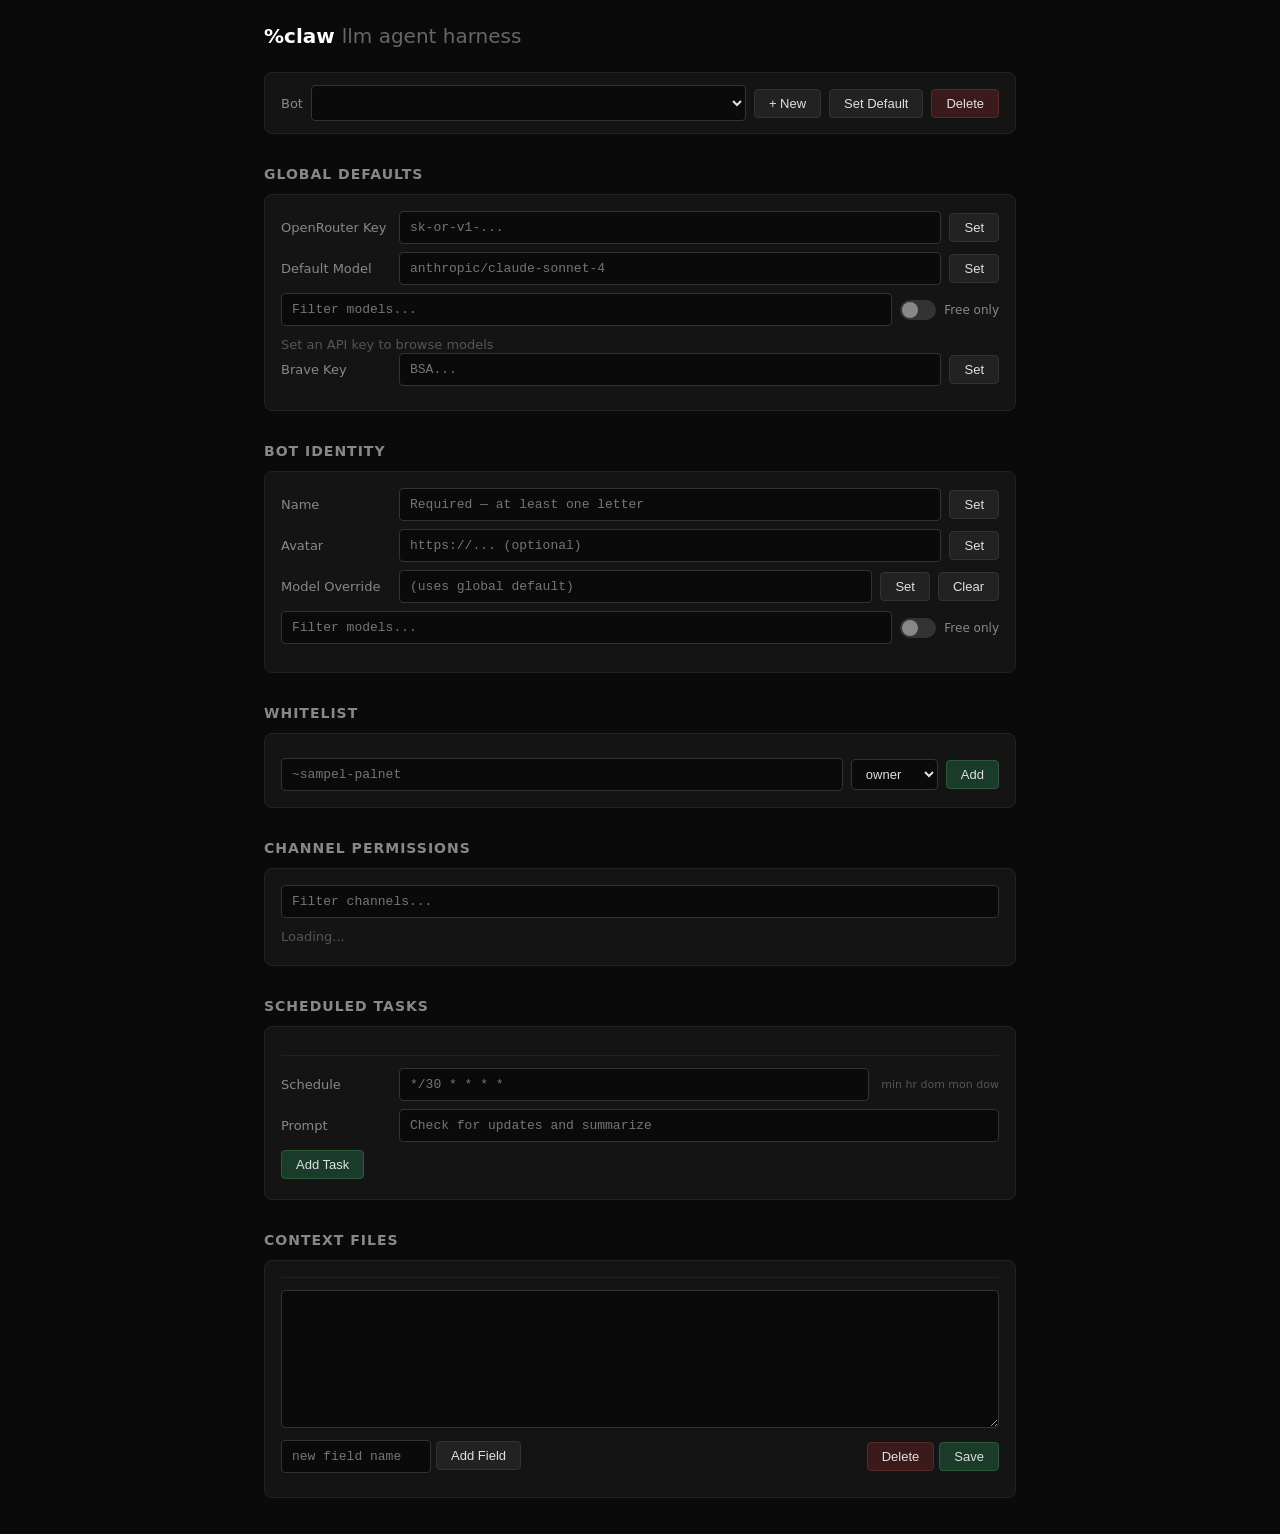
==== commit ef2d4482: "frontend fixes and improvements" ====
--- a/desk/web/index.html
+++ b/desk/web/index.html
@@ -54,6 +54,19 @@
     .perm-badge { padding: 2px 8px; border-radius: 4px; font-size: 11px; cursor: pointer; }
     .perm-badge.open { background: #1a3a2a; color: #4a8; }
     .perm-badge.wl { background: #2a2a2a; color: #888; }
+    .model-item { padding: 8px; border-bottom: 1px solid #1a1a1a; cursor: pointer; }
+    .model-item:hover { background: #1a1a1a; }
+    .model-item.selected { background: #1a2a3a; border-left: 2px solid #4a8; }
+    .model-name { font-size: 13px; color: #e0e0e0; font-weight: 500; }
+    .model-slug { font-size: 11px; color: #666; font-family: monospace; }
+    .model-meta { font-size: 11px; color: #555; margin-top: 2px; }
+    .model-meta span { margin-right: 12px; }
+    .model-meta .free { color: #4a8; }
+    .toggle-row { display: flex; align-items: center; gap: 8px; }
+    .toggle { position: relative; width: 36px; height: 20px; background: #333; border-radius: 10px; cursor: pointer; }
+    .toggle.on { background: #2a5a3a; }
+    .toggle::after { content: ''; position: absolute; top: 2px; left: 2px; width: 16px; height: 16px; background: #888; border-radius: 50%; transition: .2s; }
+    .toggle.on::after { left: 18px; background: #4a8; }
     .bot-selector { display: flex; align-items: center; gap: 8px; margin-bottom: 24px; padding: 12px 16px; background: #141414; border: 1px solid #222; border-radius: 8px; }
     .bot-selector select { flex: 1; font-size: 14px; padding: 8px; }
     .bot-selector .default-badge { font-size: 10px; color: #4a8; background: #1a3a2a; padding: 2px 6px; border-radius: 3px; }
@@ -67,9 +80,23 @@
     <label style="width:auto">Bot</label>
     <select id="bot-select" onchange="switchBot()"></select>
     <span id="default-badge" class="default-badge" style="display:none">default</span>
-    <button onclick="addBot()">+ New</button>
+    <button onclick="showAddBot()">+ New</button>
     <button onclick="setDefaultBot()">Set Default</button>
-    <button class="danger" onclick="delBot()">Delete</button>
+    <button class="danger" onclick="showDelBot()">Delete</button>
+  </div>
+  <div id="add-bot-row" style="display:none;margin-top:8px">
+    <div class="row">
+      <input type="text" id="new-bot-id" placeholder="bot id (lowercase, no spaces)" style="flex:1">
+      <button class="primary" onclick="confirmAddBot()">Create</button>
+      <button onclick="cancelAddBot()">Cancel</button>
+    </div>
+  </div>
+  <div id="del-bot-confirm" style="display:none;margin-top:8px">
+    <div class="row">
+      <span style="color:#a44;font-size:13px" id="del-bot-msg"></span>
+      <button class="danger" onclick="confirmDelBot()">Confirm Delete</button>
+      <button onclick="cancelDelBot()">Cancel</button>
+    </div>
   </div>
 
   <h2>Global Defaults</h2>
@@ -81,8 +108,20 @@
     </div>
     <div class="row">
       <label>Default Model</label>
-      <input type="text" id="model" placeholder="anthropic/claude-sonnet-4">
+      <input type="text" id="model" placeholder="anthropic/claude-sonnet-4" style="flex:1" >
       <button onclick="setModel()">Set</button>
+    </div>
+    <div style="margin-top:8px">
+      <div class="row">
+        <input type="text" class="filter-input" id="model-filter" placeholder="Filter models..." oninput="filterModels()" style="margin-bottom:0;flex:1">
+        <div class="toggle-row">
+          <div class="toggle" id="free-toggle" onclick="toggleFree()"></div>
+          <span style="font-size:12px;color:#888">Free only</span>
+        </div>
+      </div>
+      <div class="scroll-box" id="model-list" style="max-height:200px;margin-top:8px">
+        <span style="color:#555;font-size:13px">Set an API key to browse models</span>
+      </div>
     </div>
     <div class="row">
       <label>Brave Key</label>
@@ -106,8 +145,19 @@
     </div>
     <div class="row">
       <label>Model Override</label>
-      <input type="text" id="bot-model" placeholder="(uses global default)">
+      <input type="text" id="bot-model" placeholder="(uses global default)" style="flex:1" >
       <button onclick="setBotModel()">Set</button>
+      <button onclick="clearBotModel()">Clear</button>
+    </div>
+    <div style="margin-top:8px">
+      <div class="row">
+        <input type="text" class="filter-input" id="bot-model-filter" placeholder="Filter models..." oninput="filterBotModels()" style="margin-bottom:0;flex:1">
+        <div class="toggle-row">
+          <div class="toggle" id="bot-free-toggle" onclick="toggleBotFree()"></div>
+          <span style="font-size:12px;color:#888">Free only</span>
+        </div>
+      </div>
+      <div class="scroll-box" id="bot-model-list" style="max-height:200px;margin-top:8px"></div>
     </div>
     <div class="status" id="bot-status"></div>
   </div>
@@ -232,11 +282,20 @@
   loadBotConfig();
 }
 
-async function addBot() {
-  const id = prompt('Bot ID (lowercase, no spaces, e.g. "coder"):');
+function showAddBot() {
+  document.getElementById('add-bot-row').style.display = '';
+  document.getElementById('new-bot-id').focus();
+}
+function cancelAddBot() {
+  document.getElementById('add-bot-row').style.display = 'none';
+  document.getElementById('new-bot-id').value = '';
+}
+async function confirmAddBot() {
+  const id = document.getElementById('new-bot-id').value.trim().toLowerCase().replace(/\s+/g, '-');
   if (!id) return;
   try {
     await post({action: 'add-bot', id});
+    cancelAddBot();
     await loadBots();
     document.getElementById('bot-select').value = id;
     currentBot = id;
@@ -245,10 +304,17 @@
   } catch(e) { status('bot-status', 'Failed to create bot', false); }
 }
 
-async function delBot() {
+function showDelBot() {
   if (!currentBot) return;
   if (currentBot === defaultBotId) return status('bot-status', 'Cannot delete default bot', false);
-  if (!confirm(`Delete bot "${currentBot}"?`)) return;
+  document.getElementById('del-bot-msg').textContent = `Delete bot "${currentBot}"?`;
+  document.getElementById('del-bot-confirm').style.display = '';
+}
+function cancelDelBot() {
+  document.getElementById('del-bot-confirm').style.display = 'none';
+}
+async function confirmDelBot() {
+  cancelDelBot();
   await post({action: 'del-bot', id: currentBot});
   await loadBots();
   loadBotConfig();
@@ -262,12 +328,99 @@
   status('bot-status', `"${currentBot}" is now the default bot`, true);
 }
 
+// Model browser
+let allModels = [];
+let freeOnly = false;
+let botFreeOnly = false;
+let cachedApiKey = '';
+
+async function fetchModels(apiKey) {
+  if (!apiKey || apiKey.length < 10) return;
+  if (cachedApiKey === apiKey && allModels.length > 0) { renderModels(); renderBotModels(); return; }
+  cachedApiKey = apiKey;
+  try {
+    const r = await fetch('https://openrouter.ai/api/v1/models', {
+      headers: { 'Authorization': `Bearer ${apiKey}` }
+    });
+    if (!r.ok) return;
+    const data = await r.json();
+    allModels = (data.data || []).sort((a, b) => (a.name || '').localeCompare(b.name || ''));
+    renderModels();
+    renderBotModels();
+  } catch(e) { console.warn('model fetch failed:', e); }
+}
+
+function fmtCost(v) {
+  const n = parseFloat(v || '0');
+  if (n === 0) return 'free';
+  return '$' + (n * 1_000_000).toFixed(2);
+}
+
+function renderModelList(models, targetEl, inputField, freeFlag, selectFn) {
+  const filter = (document.getElementById(inputField).value || '').toLowerCase();
+  let filtered = models.filter(m =>
+    (m.name || '').toLowerCase().includes(filter) ||
+    (m.id || '').toLowerCase().includes(filter)
+  );
+  if (freeFlag) filtered = filtered.filter(m => parseFloat(m.pricing?.prompt || '1') === 0);
+  if (!filtered.length) { targetEl.innerHTML = '<span style="color:#555;font-size:13px">No models found</span>'; return; }
+  targetEl.innerHTML = filtered.slice(0, 50).map(m => {
+    const promptCost = fmtCost(m.pricing?.prompt);
+    const compCost = fmtCost(m.pricing?.completion);
+    const ctx = m.context_length ? (m.context_length / 1000).toFixed(0) + 'k' : '?';
+    const isFree = parseFloat(m.pricing?.prompt || '1') === 0;
+    return `<div class="model-item" onclick="${selectFn}('${m.id}')">
+      <div class="model-name">${m.name || m.id}</div>
+      <div class="model-slug">${m.id}</div>
+      <div class="model-meta">
+        <span>in: ${promptCost}/M</span>
+        <span>out: ${compCost}/M</span>
+        <span>ctx: ${ctx}</span>
+        ${isFree ? '<span class="free">FREE</span>' : ''}
+      </div>
+    </div>`;
+  }).join('');
+}
+
+function renderModels() {
+  renderModelList(allModels, document.getElementById('model-list'), 'model-filter', freeOnly, 'selectGlobalModel');
+}
+function renderBotModels() {
+  renderModelList(allModels, document.getElementById('bot-model-list'), 'bot-model-filter', botFreeOnly, 'selectBotModel');
+}
+function filterModels() { renderModels(); }
+function filterBotModels() { renderBotModels(); }
+function toggleFree() {
+  freeOnly = !freeOnly;
+  document.getElementById('free-toggle').classList.toggle('on', freeOnly);
+  renderModels();
+}
+function toggleBotFree() {
+  botFreeOnly = !botFreeOnly;
+  document.getElementById('bot-free-toggle').classList.toggle('on', botFreeOnly);
+  renderBotModels();
+}
+function selectGlobalModel(id) {
+  document.getElementById('model').value = id;
+  document.getElementById('model-filter').value = '';
+}
+function selectBotModel(id) {
+  document.getElementById('bot-model').value = id;
+  document.getElementById('bot-model-filter').value = '';
+}
+async function clearBotModel() {
+  document.getElementById('bot-model').value = '';
+  await post({action: 'bot-set-model', id: currentBot, model: ''});
+  status('bot-status', 'Using global default model', true);
+}
+
 // Global config
 async function loadGlobalConfig() {
   const c = await api('/config');
   document.getElementById('model').value = c.model || '';
   showMasked(document.getElementById('api-key'), c['api-key'] || '');
   showMasked(document.getElementById('brave-key'), c['brave-key'] || '');
+  if (c['api-key']) fetchModels(c['api-key']);
 }
 
 async function setKey() {
@@ -277,6 +430,8 @@
   await post({action: 'set-key', key});
   showMasked(el, key);
   status('config-status', 'API key set', true);
+  cachedApiKey = '';
+  fetchModels(key);
 }
 async function setModel() {
   const m = document.getElementById('model').value;
@@ -299,7 +454,7 @@
   const c = await api(`/bot/${currentBot}/config`);
   document.getElementById('bot-name').value = c.name || '';
   document.getElementById('bot-avatar').value = c.avatar || '';
-  document.getElementById('bot-model').value = (c.model !== (await api('/config')).model) ? c.model || '' : '';
+  document.getElementById('bot-model').value = c.model || '';
   renderWhitelist(c.whitelist || {});
   // Reload per-bot sections
   loadBotContext();
@@ -424,7 +579,8 @@
 
 // Context Files (per-bot)
 async function loadBotContext() {
-  ctx = await api('/context'); // TODO: per-bot context endpoint
+  if (!currentBot) return;
+  ctx = await api(`/bot/${currentBot}/context`);
   activeCtxTab = null;
   renderCtxTabs();
 }
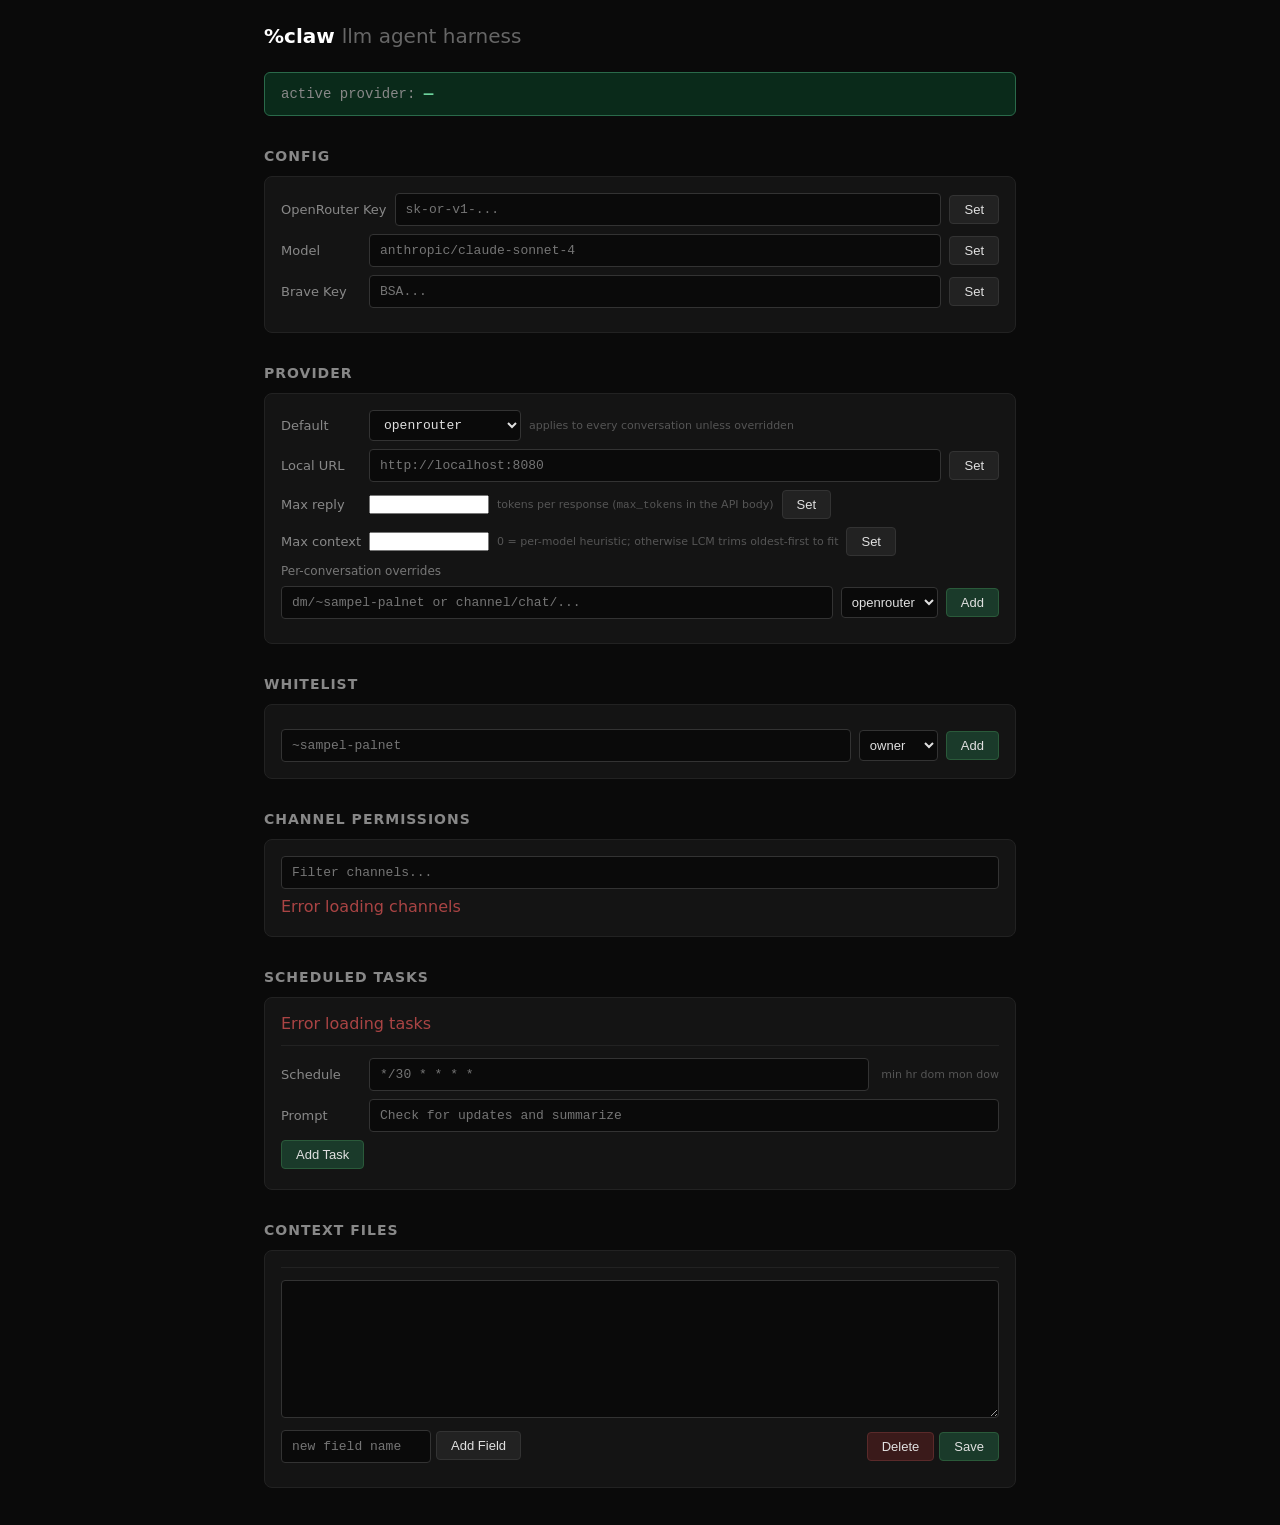
==== commit 05bc3634: "functional omnidesk" ====
--- a/desk/web/index.html
+++ b/desk/web/index.html
@@ -14,21 +14,16 @@
     .card { background: #141414; border: 1px solid #222; border-radius: 8px; padding: 16px; margin-bottom: 12px; }
     .row { display: flex; align-items: center; gap: 8px; margin-bottom: 8px; }
     .row:last-child { margin-bottom: 0; }
-    label { font-size: 13px; color: #888; width: 110px; flex-shrink: 0; }
+    label { font-size: 13px; color: #888; min-width: 80px; }
     input[type=text], input[type=password] {
       flex: 1; background: #0a0a0a; border: 1px solid #333; border-radius: 4px;
       padding: 8px 10px; color: #e0e0e0; font-size: 13px; font-family: monospace;
     }
     input:focus, textarea:focus { outline: none; border-color: #555; }
-    input.masked { color: #555; }
     textarea {
       width: 100%; background: #0a0a0a; border: 1px solid #333; border-radius: 4px;
       padding: 8px 10px; color: #e0e0e0; font-size: 13px; font-family: monospace;
       resize: vertical; min-height: 80px;
-    }
-    select {
-      background: #0a0a0a; border: 1px solid #333; border-radius: 4px;
-      padding: 6px 10px; color: #e0e0e0; font-size: 13px;
     }
     button {
       background: #222; border: 1px solid #333; border-radius: 4px; color: #e0e0e0;
@@ -54,112 +49,78 @@
     .perm-badge { padding: 2px 8px; border-radius: 4px; font-size: 11px; cursor: pointer; }
     .perm-badge.open { background: #1a3a2a; color: #4a8; }
     .perm-badge.wl { background: #2a2a2a; color: #888; }
-    .model-item { padding: 8px; border-bottom: 1px solid #1a1a1a; cursor: pointer; }
-    .model-item:hover { background: #1a1a1a; }
-    .model-item.selected { background: #1a2a3a; border-left: 2px solid #4a8; }
-    .model-name { font-size: 13px; color: #e0e0e0; font-weight: 500; }
-    .model-slug { font-size: 11px; color: #666; font-family: monospace; }
-    .model-meta { font-size: 11px; color: #555; margin-top: 2px; }
-    .model-meta span { margin-right: 12px; }
-    .model-meta .free { color: #4a8; }
-    .toggle-row { display: flex; align-items: center; gap: 8px; }
-    .toggle { position: relative; width: 36px; height: 20px; background: #333; border-radius: 10px; cursor: pointer; }
-    .toggle.on { background: #2a5a3a; }
-    .toggle::after { content: ''; position: absolute; top: 2px; left: 2px; width: 16px; height: 16px; background: #888; border-radius: 50%; transition: .2s; }
-    .toggle.on::after { left: 18px; background: #4a8; }
-    .bot-selector { display: flex; align-items: center; gap: 8px; margin-bottom: 24px; padding: 12px 16px; background: #141414; border: 1px solid #222; border-radius: 8px; }
-    .bot-selector select { flex: 1; font-size: 14px; padding: 8px; }
-    .bot-selector .default-badge { font-size: 10px; color: #4a8; background: #1a3a2a; padding: 2px 6px; border-radius: 3px; }
   </style>
 </head>
 <body>
 <div class="container">
   <h1>%claw <span>llm agent harness</span></h1>
 
-  <div class="bot-selector">
-    <label style="width:auto">Bot</label>
-    <select id="bot-select" onchange="switchBot()"></select>
-    <span id="default-badge" class="default-badge" style="display:none">default</span>
-    <button onclick="showAddBot()">+ New</button>
-    <button onclick="setDefaultBot()">Set Default</button>
-    <button class="danger" onclick="showDelBot()">Delete</button>
-  </div>
-  <div id="add-bot-row" style="display:none;margin-top:8px">
-    <div class="row">
-      <input type="text" id="new-bot-id" placeholder="bot id (lowercase, no spaces)" style="flex:1">
-      <button class="primary" onclick="confirmAddBot()">Create</button>
-      <button onclick="cancelAddBot()">Cancel</button>
-    </div>
-  </div>
-  <div id="del-bot-confirm" style="display:none;margin-top:8px">
-    <div class="row">
-      <span style="color:#a44;font-size:13px" id="del-bot-msg"></span>
-      <button class="danger" onclick="confirmDelBot()">Confirm Delete</button>
-      <button onclick="cancelDelBot()">Cancel</button>
-    </div>
-  </div>
-
-  <h2>Global Defaults</h2>
+  <div id="active-provider-banner" style="margin:12px 0;padding:12px 16px;border-radius:6px;background:#0a2a1a;border:1px solid #2a6a4a;font-size:14px;font-family:monospace">
+    <span style="color:#888">active provider:</span>
+    <strong id="active-provider-label" style="color:#6dd39c;font-size:16px">—</strong>
+    <span id="active-provider-detail" style="color:#555;margin-left:10px"></span>
+  </div>
+
+  <h2>Config</h2>
   <div class="card">
     <div class="row">
       <label>OpenRouter Key</label>
-      <input type="text" id="api-key" placeholder="sk-or-v1-..." onfocus="clearMasked(this)">
+      <input type="password" id="api-key" placeholder="sk-or-v1-...">
       <button onclick="setKey()">Set</button>
     </div>
     <div class="row">
-      <label>Default Model</label>
-      <input type="text" id="model" placeholder="anthropic/claude-sonnet-4" style="flex:1" >
+      <label>Model</label>
+      <input type="text" id="model" placeholder="anthropic/claude-sonnet-4">
       <button onclick="setModel()">Set</button>
     </div>
-    <div style="margin-top:8px">
-      <div class="row">
-        <input type="text" class="filter-input" id="model-filter" placeholder="Filter models..." oninput="filterModels()" style="margin-bottom:0;flex:1">
-        <div class="toggle-row">
-          <div class="toggle" id="free-toggle" onclick="toggleFree()"></div>
-          <span style="font-size:12px;color:#888">Free only</span>
-        </div>
-      </div>
-      <div class="scroll-box" id="model-list" style="max-height:200px;margin-top:8px">
-        <span style="color:#555;font-size:13px">Set an API key to browse models</span>
-      </div>
-    </div>
     <div class="row">
       <label>Brave Key</label>
-      <input type="text" id="brave-key" placeholder="BSA..." onfocus="clearMasked(this)">
+      <input type="password" id="brave-key" placeholder="BSA...">
       <button onclick="setBraveKey()">Set</button>
     </div>
     <div class="status" id="config-status"></div>
   </div>
 
-  <h2>Bot Identity</h2>
+  <h2>Provider</h2>
   <div class="card">
     <div class="row">
-      <label>Name</label>
-      <input type="text" id="bot-name" placeholder="Required — at least one letter">
-      <button onclick="setBotName()">Set</button>
-    </div>
-    <div class="row">
-      <label>Avatar</label>
-      <input type="text" id="bot-avatar" placeholder="https://... (optional)">
-      <button onclick="setBotAvatar()">Set</button>
-    </div>
-    <div class="row">
-      <label>Model Override</label>
-      <input type="text" id="bot-model" placeholder="(uses global default)" style="flex:1" >
-      <button onclick="setBotModel()">Set</button>
-      <button onclick="clearBotModel()">Clear</button>
-    </div>
-    <div style="margin-top:8px">
-      <div class="row">
-        <input type="text" class="filter-input" id="bot-model-filter" placeholder="Filter models..." oninput="filterBotModels()" style="margin-bottom:0;flex:1">
-        <div class="toggle-row">
-          <div class="toggle" id="bot-free-toggle" onclick="toggleBotFree()"></div>
-          <span style="font-size:12px;color:#888">Free only</span>
-        </div>
-      </div>
-      <div class="scroll-box" id="bot-model-list" style="max-height:200px;margin-top:8px"></div>
-    </div>
-    <div class="status" id="bot-status"></div>
+      <label>Default</label>
+      <select id="default-provider" onchange="setDefaultProvider()" style="background:#0a0a0a;border:1px solid #333;border-radius:4px;padding:6px 10px;color:#e0e0e0;font-size:13px;font-family:monospace;min-width:140px">
+        <option value="openrouter">openrouter</option>
+        <option value="maroon">maroon (local)</option>
+      </select>
+      <span style="font-size:11px;color:#555">applies to every conversation unless overridden</span>
+    </div>
+    <div class="row">
+      <label>Local URL</label>
+      <input type="text" id="local-llm-url" placeholder="http://localhost:8080">
+      <button onclick="setLocalUrl()">Set</button>
+    </div>
+    <div class="row">
+      <label>Max reply</label>
+      <input type="number" id="max-response-tokens" min="16" max="32768" step="64" style="flex:0 0 120px">
+      <span style="font-size:11px;color:#555">tokens per response (<code>max_tokens</code> in the API body)</span>
+      <button onclick="setMaxResponseTokens()">Set</button>
+    </div>
+    <div class="row">
+      <label>Max context</label>
+      <input type="number" id="max-context-tokens" min="0" max="200000" step="512" style="flex:0 0 120px">
+      <span style="font-size:11px;color:#555">0 = per-model heuristic; otherwise LCM trims oldest-first to fit</span>
+      <button onclick="setMaxContextTokens()">Set</button>
+    </div>
+    <div class="status" style="color:#777;margin-top:6px">
+      Per-conversation overrides
+    </div>
+    <div id="conv-providers" style="margin-top:4px"></div>
+    <div class="row" style="margin-top:8px">
+      <input type="text" id="new-conv-key" placeholder="dm/~sampel-palnet or channel/chat/..." style="flex:2">
+      <select id="new-conv-provider" style="background:#0a0a0a;border:1px solid #333;border-radius:4px;padding:6px;color:#e0e0e0;font-size:13px">
+        <option value="openrouter">openrouter</option>
+        <option value="maroon">maroon</option>
+      </select>
+      <button class="primary" onclick="addConvProvider()">Add</button>
+    </div>
+    <div class="status" id="provider-status"></div>
   </div>
 
   <h2>Whitelist</h2>
@@ -167,7 +128,7 @@
     <div id="whitelist-tags"></div>
     <div class="row" style="margin-top:8px">
       <input type="text" id="new-ship" placeholder="~sampel-palnet">
-      <select id="new-role">
+      <select id="new-role" style="background:#0a0a0a;border:1px solid #333;border-radius:4px;padding:6px;color:#e0e0e0;font-size:13px">
         <option value="owner">owner</option>
         <option value="allowed">allowed</option>
       </select>
@@ -217,9 +178,6 @@
 let ctx = {};
 let activeCtxTab = null;
 let allChannels = [];
-let currentBot = null;
-let defaultBotId = null;
-let botList = {};
 
 async function api(path) {
   const r = await fetch(API + path, {credentials: 'include'});
@@ -242,224 +200,100 @@
   setTimeout(() => el.textContent = '', 3000);
 }
 
-function maskKey(key) {
-  if (!key || key.length < 4) return '';
-  return '\u2022'.repeat(8) + key.slice(-3);
-}
-function showMasked(el, key) {
-  if (!key) { el.value = ''; el.classList.remove('masked'); return; }
-  el.value = maskKey(key);
-  el.classList.add('masked');
-  el.dataset.hasKey = '1';
-}
-function clearMasked(el) {
-  if (el.dataset.hasKey === '1') {
-    el.value = '';
-    el.classList.remove('masked');
-    delete el.dataset.hasKey;
-  }
-}
-
-// Bot selector
-async function loadBots() {
-  const data = await api('/bots');
-  botList = data.bots || {};
-  defaultBotId = data.default || 'default';
-  const sel = document.getElementById('bot-select');
-  const prev = currentBot;
-  sel.innerHTML = Object.entries(botList).map(([id, b]) =>
-    `<option value="${id}">${b.name || id}${id === defaultBotId ? ' (default)' : ''}</option>`
-  ).join('');
-  if (prev && botList[prev]) sel.value = prev;
-  else if (sel.options.length) sel.value = sel.options[0].value;
-  currentBot = sel.value;
-  document.getElementById('default-badge').style.display = currentBot === defaultBotId ? '' : 'none';
-}
-
-function switchBot() {
-  currentBot = document.getElementById('bot-select').value;
-  document.getElementById('default-badge').style.display = currentBot === defaultBotId ? '' : 'none';
-  loadBotConfig();
-}
-
-function showAddBot() {
-  document.getElementById('add-bot-row').style.display = '';
-  document.getElementById('new-bot-id').focus();
-}
-function cancelAddBot() {
-  document.getElementById('add-bot-row').style.display = 'none';
-  document.getElementById('new-bot-id').value = '';
-}
-async function confirmAddBot() {
-  const id = document.getElementById('new-bot-id').value.trim().toLowerCase().replace(/\s+/g, '-');
-  if (!id) return;
-  try {
-    await post({action: 'add-bot', id});
-    cancelAddBot();
-    await loadBots();
-    document.getElementById('bot-select').value = id;
-    currentBot = id;
-    loadBotConfig();
-    status('bot-status', `Bot "${id}" created`, true);
-  } catch(e) { status('bot-status', 'Failed to create bot', false); }
-}
-
-function showDelBot() {
-  if (!currentBot) return;
-  if (currentBot === defaultBotId) return status('bot-status', 'Cannot delete default bot', false);
-  document.getElementById('del-bot-msg').textContent = `Delete bot "${currentBot}"?`;
-  document.getElementById('del-bot-confirm').style.display = '';
-}
-function cancelDelBot() {
-  document.getElementById('del-bot-confirm').style.display = 'none';
-}
-async function confirmDelBot() {
-  cancelDelBot();
-  await post({action: 'del-bot', id: currentBot});
-  await loadBots();
-  loadBotConfig();
-}
-
-async function setDefaultBot() {
-  if (!currentBot) return;
-  await post({action: 'set-default-bot', id: currentBot});
-  defaultBotId = currentBot;
-  await loadBots();
-  status('bot-status', `"${currentBot}" is now the default bot`, true);
-}
-
-// Model browser
-let allModels = [];
-let freeOnly = false;
-let botFreeOnly = false;
-let cachedApiKey = '';
-
-async function fetchModels(apiKey) {
-  if (!apiKey || apiKey.length < 10) return;
-  if (cachedApiKey === apiKey && allModels.length > 0) { renderModels(); renderBotModels(); return; }
-  cachedApiKey = apiKey;
-  try {
-    const r = await fetch('https://openrouter.ai/api/v1/models', {
-      headers: { 'Authorization': `Bearer ${apiKey}` }
-    });
-    if (!r.ok) return;
-    const data = await r.json();
-    allModels = (data.data || []).sort((a, b) => (a.name || '').localeCompare(b.name || ''));
-    renderModels();
-    renderBotModels();
-  } catch(e) { console.warn('model fetch failed:', e); }
-}
-
-function fmtCost(v) {
-  const n = parseFloat(v || '0');
-  if (n === 0) return 'free';
-  return '$' + (n * 1_000_000).toFixed(2);
-}
-
-function renderModelList(models, targetEl, inputField, freeFlag, selectFn) {
-  const filter = (document.getElementById(inputField).value || '').toLowerCase();
-  let filtered = models.filter(m =>
-    (m.name || '').toLowerCase().includes(filter) ||
-    (m.id || '').toLowerCase().includes(filter)
-  );
-  if (freeFlag) filtered = filtered.filter(m => parseFloat(m.pricing?.prompt || '1') === 0);
-  if (!filtered.length) { targetEl.innerHTML = '<span style="color:#555;font-size:13px">No models found</span>'; return; }
-  targetEl.innerHTML = filtered.slice(0, 50).map(m => {
-    const promptCost = fmtCost(m.pricing?.prompt);
-    const compCost = fmtCost(m.pricing?.completion);
-    const ctx = m.context_length ? (m.context_length / 1000).toFixed(0) + 'k' : '?';
-    const isFree = parseFloat(m.pricing?.prompt || '1') === 0;
-    return `<div class="model-item" onclick="${selectFn}('${m.id}')">
-      <div class="model-name">${m.name || m.id}</div>
-      <div class="model-slug">${m.id}</div>
-      <div class="model-meta">
-        <span>in: ${promptCost}/M</span>
-        <span>out: ${compCost}/M</span>
-        <span>ctx: ${ctx}</span>
-        ${isFree ? '<span class="free">FREE</span>' : ''}
-      </div>
-    </div>`;
-  }).join('');
-}
-
-function renderModels() {
-  renderModelList(allModels, document.getElementById('model-list'), 'model-filter', freeOnly, 'selectGlobalModel');
-}
-function renderBotModels() {
-  renderModelList(allModels, document.getElementById('bot-model-list'), 'bot-model-filter', botFreeOnly, 'selectBotModel');
-}
-function filterModels() { renderModels(); }
-function filterBotModels() { renderBotModels(); }
-function toggleFree() {
-  freeOnly = !freeOnly;
-  document.getElementById('free-toggle').classList.toggle('on', freeOnly);
-  renderModels();
-}
-function toggleBotFree() {
-  botFreeOnly = !botFreeOnly;
-  document.getElementById('bot-free-toggle').classList.toggle('on', botFreeOnly);
-  renderBotModels();
-}
-function selectGlobalModel(id) {
-  document.getElementById('model').value = id;
-  document.getElementById('model-filter').value = '';
-}
-function selectBotModel(id) {
-  document.getElementById('bot-model').value = id;
-  document.getElementById('bot-model-filter').value = '';
-}
-async function clearBotModel() {
-  document.getElementById('bot-model').value = '';
-  await post({action: 'bot-set-model', id: currentBot, model: ''});
-  status('bot-status', 'Using global default model', true);
-}
-
-// Global config
-async function loadGlobalConfig() {
+// Config
+async function loadConfig() {
   const c = await api('/config');
   document.getElementById('model').value = c.model || '';
-  showMasked(document.getElementById('api-key'), c['api-key'] || '');
-  showMasked(document.getElementById('brave-key'), c['brave-key'] || '');
-  if (c['api-key']) fetchModels(c['api-key']);
-}
-
-async function setKey() {
-  const el = document.getElementById('api-key');
-  const key = el.value;
-  if (!key || el.dataset.hasKey === '1') return;
-  await post({action: 'set-key', key});
-  showMasked(el, key);
-  status('config-status', 'API key set', true);
-  cachedApiKey = '';
-  fetchModels(key);
-}
-async function setModel() {
-  const m = document.getElementById('model').value;
-  if (!m) return;
-  await post({action: 'set-model', model: m});
-  status('config-status', 'Default model updated', true);
-}
-async function setBraveKey() {
-  const el = document.getElementById('brave-key');
-  const key = el.value;
-  if (!key || el.dataset.hasKey === '1') return;
-  await post({action: 'set-brave-key', key});
-  showMasked(el, key);
-  status('config-status', 'Brave key set', true);
-}
-
-// Per-bot config
-async function loadBotConfig() {
-  if (!currentBot) return;
-  const c = await api(`/bot/${currentBot}/config`);
-  document.getElementById('bot-name').value = c.name || '';
-  document.getElementById('bot-avatar').value = c.avatar || '';
-  document.getElementById('bot-model').value = c.model || '';
+  const dp = c['default-provider'] || 'openrouter';
+  document.getElementById('default-provider').value = dp;
+  document.getElementById('local-llm-url').value = c['local-llm-url'] || '';
+  document.getElementById('max-response-tokens').value = c['max-response-tokens'] ?? 1024;
+  document.getElementById('max-context-tokens').value = c['max-context-tokens'] ?? 0;
   renderWhitelist(c.whitelist || {});
-  // Reload per-bot sections
-  loadBotContext();
-  loadChannels();
-  loadCrons();
+  renderConvProviders(c['conv-providers'] || {});
+  renderActiveProvider(dp, c['local-llm-url'] || '', c['conv-providers'] || {});
+}
+
+function renderActiveProvider(defaultProvider, localUrl, convProviders) {
+  const banner = document.getElementById('active-provider-banner');
+  const label = document.getElementById('active-provider-label');
+  const detail = document.getElementById('active-provider-detail');
+  label.textContent = defaultProvider;
+  if (defaultProvider === 'maroon') {
+    banner.style.background = '#0a2a1a';
+    banner.style.borderColor = '#2a6a4a';
+    label.style.color = '#6dd39c';
+    detail.textContent = `local at ${localUrl || 'http://localhost:8080'} — no API key needed`;
+  } else {
+    banner.style.background = '#2a1a0a';
+    banner.style.borderColor = '#6a4a2a';
+    label.style.color = '#d39c6d';
+    detail.textContent = 'remote OpenRouter — requires API key';
+  }
+  const overrides = Object.keys(convProviders).length;
+  if (overrides > 0) {
+    detail.textContent += ` · ${overrides} conversation override${overrides === 1 ? '' : 's'}`;
+  }
+}
+
+function renderConvProviders(cp) {
+  const el = document.getElementById('conv-providers');
+  const entries = Object.entries(cp);
+  if (entries.length === 0) {
+    el.innerHTML = '<span style="color:#555;font-size:13px">(none — all conversations use default)</span>';
+    return;
+  }
+  el.innerHTML = entries.map(([k, p]) =>
+    `<span class="tag">${escapeHtml(k)} → ${p} <span class="x" onclick="clearConvProvider('${k.replace(/'/g, "\\'")}')">&times;</span></span>`
+  ).join('');
+}
+
+function escapeHtml(s) {
+  return s.replace(/&/g, '&amp;').replace(/</g, '&lt;').replace(/>/g, '&gt;');
+}
+
+async function setDefaultProvider() {
+  const provider = document.getElementById('default-provider').value;
+  await post({action: 'set-default-provider', provider});
+  status('provider-status', 'default = ' + provider, true);
+  loadConfig();
+}
+
+async function setLocalUrl() {
+  const url = document.getElementById('local-llm-url').value.trim();
+  if (!url) return;
+  await post({action: 'set-local-llm-url', url});
+  status('provider-status', 'local url set', true);
+}
+
+async function setMaxResponseTokens() {
+  const v = parseInt(document.getElementById('max-response-tokens').value, 10);
+  if (!(v > 0)) return;
+  await post({action: 'set-max-response-tokens', tokens: v});
+  status('provider-status', `max reply = ${v}`, true);
+}
+
+async function setMaxContextTokens() {
+  const v = parseInt(document.getElementById('max-context-tokens').value, 10);
+  if (!(v >= 0)) return;
+  await post({action: 'set-max-context-tokens', tokens: v});
+  status('provider-status', v === 0 ? 'max context = heuristic' : `max context = ${v}`, true);
+}
+
+async function addConvProvider() {
+  const convKey = document.getElementById('new-conv-key').value.trim();
+  const provider = document.getElementById('new-conv-provider').value;
+  if (!convKey) return;
+  await post({action: 'set-conv-provider', 'conv-key': convKey, provider});
+  document.getElementById('new-conv-key').value = '';
+  status('provider-status', 'override set', true);
+  loadConfig();
+}
+
+async function clearConvProvider(convKey) {
+  await post({action: 'clear-conv-provider', 'conv-key': convKey});
+  status('provider-status', 'override cleared', true);
+  loadConfig();
 }
 
 function renderWhitelist(wl) {
@@ -469,121 +303,172 @@
   ).join('') || '<span style="color:#555;font-size:13px">No ships whitelisted</span>';
 }
 
-async function setBotName() {
-  const name = document.getElementById('bot-name').value;
-  if (!name) return status('bot-status', 'Name is required', false);
-  await post({action: 'bot-set-name', id: currentBot, name});
-  await loadBots();
-  status('bot-status', 'Name set to: ' + name, true);
-}
-async function setBotAvatar() {
-  const avatar = document.getElementById('bot-avatar').value;
-  await post({action: 'bot-set-avatar', id: currentBot, avatar});
-  status('bot-status', avatar ? 'Avatar set' : 'Avatar cleared', true);
-}
-async function setBotModel() {
-  const m = document.getElementById('bot-model').value;
-  await post({action: 'bot-set-model', id: currentBot, model: m || ''});
-  status('bot-status', m ? 'Model override: ' + m : 'Using global default', true);
+async function setKey() {
+  const key = document.getElementById('api-key').value;
+  if (!key) return;
+  await post({action: 'set-key', key});
+  document.getElementById('api-key').value = '';
+  status('config-status', 'API key set', true);
+}
+
+async function setModel() {
+  const model = document.getElementById('model').value;
+  if (!model) return;
+  await post({action: 'set-model', model});
+  status('config-status', 'Model updated', true);
+}
+
+async function setBraveKey() {
+  const key = document.getElementById('brave-key').value;
+  if (!key) return;
+  await post({action: 'set-brave-key', key});
+  document.getElementById('brave-key').value = '';
+  status('config-status', 'Brave key set', true);
 }
 
 async function addShip() {
   const ship = document.getElementById('new-ship').value;
   const role = document.getElementById('new-role').value;
   if (!ship) return;
-  await post({action: 'bot-add-ship', id: currentBot, ship, role});
+  await post({action: 'add-ship', ship, role});
   document.getElementById('new-ship').value = '';
-  loadBotConfig();
-}
+  loadConfig();
+}
+
 async function delShip(ship) {
-  await post({action: 'bot-del-ship', id: currentBot, ship});
-  loadBotConfig();
-}
-
-// Channel Permissions (per-bot)
+  await post({action: 'del-ship', ship});
+  loadConfig();
+}
+
+// Channel Permissions
 async function loadChannels() {
   const el = document.getElementById('channel-list');
   try {
-    const c = await api(`/bot/${currentBot}/config`);
-    // channel-perms not in bot config endpoint yet, use main for now
-    const perms = {}; // TODO: add per-bot channel-perms endpoint
+    const perms = await api('/channel-perms');
     allChannels = [];
+
+    // Build channel list from saved perms
+    for (const [nest, perm] of Object.entries(perms)) {
+      allChannels.push({nest, title: nest, gtitle: '', perm});
+    }
+
+    // Try scrying groups for channel metadata
     try {
       const r = await fetch('/~/scry/groups/groups/light.json', {credentials: 'include'});
       if (r.ok) {
         const groups = await r.json();
+        const seen = new Set(allChannels.map(c => c.nest));
         for (const [flag, group] of Object.entries(groups || {})) {
           const gtitle = group?.meta?.title || flag;
           const chans = group?.channels || {};
           for (const [nest, ch] of Object.entries(chans)) {
             if (!nest.startsWith('chat/')) continue;
-            allChannels.push({nest, title: ch?.meta?.title || nest, gtitle, perm: perms[nest] || 'whitelist'});
+            const title = ch?.meta?.title || nest;
+            if (seen.has(nest)) {
+              const existing = allChannels.find(c => c.nest === nest);
+              if (existing) { existing.title = title; existing.gtitle = gtitle; }
+            } else {
+              allChannels.push({nest, title, gtitle, perm: 'whitelist'});
+            }
           }
         }
       }
-    } catch(e) {}
+    } catch(e) { /* groups scry failed, only show saved perms */ }
+
     renderChannels();
   } catch(e) {
     el.innerHTML = '<span style="color:#a44">Error loading channels</span>';
   }
 }
+
 function renderChannels() {
   const el = document.getElementById('channel-list');
   const filter = (document.getElementById('chan-filter').value || '').toLowerCase();
   const filtered = allChannels.filter(c =>
-    c.nest.toLowerCase().includes(filter) || c.title.toLowerCase().includes(filter) || c.gtitle.toLowerCase().includes(filter)
+    c.nest.toLowerCase().includes(filter) ||
+    c.title.toLowerCase().includes(filter) ||
+    c.gtitle.toLowerCase().includes(filter)
   );
-  if (!filtered.length) { el.innerHTML = '<span style="color:#555;font-size:13px">No channels found</span>'; return; }
+  if (!filtered.length) {
+    el.innerHTML = '<span style="color:#555;font-size:13px">No channels' + (filter ? ' matching filter' : ' found') + '</span>';
+    return;
+  }
   el.innerHTML = filtered.map(c => {
     const isOpen = c.perm === 'open';
     const badge = isOpen
       ? `<span class="perm-badge open" onclick="togglePerm('${c.nest}','whitelist')">open</span>`
       : `<span class="perm-badge wl" onclick="togglePerm('${c.nest}','open')">whitelist</span>`;
-    return `<div class="perm-row"><div><div style="font-size:13px;color:#e0e0e0">${c.title}${c.gtitle ? ' <span style="color:#555">in '+c.gtitle+'</span>' : ''}</div><div style="font-size:11px;color:#555;font-family:monospace">${c.nest}</div></div>${badge}</div>`;
+    return `<div class="perm-row">
+      <div>
+        <div style="font-size:13px;color:#e0e0e0">${c.title}${c.gtitle ? ' <span style="color:#555">in ' + c.gtitle + '</span>' : ''}</div>
+        <div style="font-size:11px;color:#555;font-family:monospace">${c.nest}</div>
+      </div>
+      ${badge}
+    </div>`;
   }).join('');
 }
+
 function filterChannels() { renderChannels(); }
+
 async function togglePerm(channel, newPerm) {
-  await post({action: 'bot-set-channel-perm', id: currentBot, channel, perm: newPerm});
+  await post({action: 'set-channel-perm', channel, perm: newPerm});
+  // Update local state immediately
   const ch = allChannels.find(c => c.nest === channel);
   if (ch) ch.perm = newPerm;
+  else allChannels.push({nest: channel, title: channel, gtitle: '', perm: newPerm});
   renderChannels();
-  status('perm-status', channel.split('/').pop() + ' -> ' + newPerm, true);
-}
-
-// Cron Jobs (per-bot)
+  status('perm-status', channel.split('/').pop() + ' → ' + newPerm, true);
+}
+
+// Cron Jobs
 async function loadCrons() {
   const el = document.getElementById('cron-list');
   try {
-    const jobs = await api('/cron-jobs'); // TODO: per-bot cron endpoint
-    if (!jobs.length) { el.innerHTML = '<span style="color:#555;font-size:13px">No scheduled tasks</span>'; return; }
-    el.innerHTML = jobs.map(j => `<div style="display:flex;align-items:center;justify-content:space-between;padding:6px 0;border-bottom:1px solid #1a1a1a"><div style="flex:1;min-width:0"><div style="font-size:12px;color:#4a8;font-family:monospace">${j.schedule||'?'}</div><div style="font-size:13px;color:#e0e0e0;white-space:nowrap;overflow:hidden;text-overflow:ellipsis">${j.prompt}</div></div><button class="danger" onclick="removeCron(${j.id})" style="font-size:11px;padding:3px 8px;margin-left:8px;flex-shrink:0">&times;</button></div>`).join('');
-  } catch(e) { el.innerHTML = '<span style="color:#a44">Error loading tasks</span>'; }
-}
+    const jobs = await api('/cron-jobs');
+    if (!jobs.length) {
+      el.innerHTML = '<span style="color:#555;font-size:13px">No scheduled tasks</span>';
+      return;
+    }
+    el.innerHTML = jobs.map(j => {
+      return `<div style="display:flex;align-items:center;justify-content:space-between;padding:6px 0;border-bottom:1px solid #1a1a1a">
+        <div style="flex:1;min-width:0">
+          <div style="font-size:12px;color:#4a8;font-family:monospace">${j.schedule || '?'}</div>
+          <div style="font-size:13px;color:#e0e0e0;white-space:nowrap;overflow:hidden;text-overflow:ellipsis">${j.prompt}</div>
+        </div>
+        <button class="danger" onclick="removeCron(${j.id})" style="font-size:11px;padding:3px 8px;margin-left:8px;flex-shrink:0">×</button>
+      </div>`;
+    }).join('');
+  } catch(e) {
+    el.innerHTML = '<span style="color:#a44">Error loading tasks</span>';
+  }
+}
+
 async function addCron() {
   const schedule = document.getElementById('cron-schedule').value.trim();
   const prompt = document.getElementById('cron-prompt').value.trim();
   if (!schedule || !prompt) return status('cron-status', 'Schedule and prompt required', false);
-  if (schedule.split(/\s+/).length !== 5) return status('cron-status', 'Need 5 fields: min hour dom month dow', false);
-  await post({action: 'bot-cron-add', id: currentBot, schedule, prompt});
+  // Validate: should have 5 space-separated fields
+  const fields = schedule.split(/\s+/);
+  if (fields.length !== 5) return status('cron-status', 'Need 5 fields: min hour dom month dow', false);
+  await post({action: 'cron-add', schedule, prompt});
   document.getElementById('cron-schedule').value = '';
   document.getElementById('cron-prompt').value = '';
   status('cron-status', 'Task scheduled', true);
   loadCrons();
 }
+
 async function removeCron(id) {
-  await post({action: 'bot-cron-remove', id: currentBot, 'cron-id': id});
+  await post({action: 'cron-remove', 'cron-id': id});
   status('cron-status', 'Task removed', true);
   loadCrons();
 }
 
-// Context Files (per-bot)
-async function loadBotContext() {
-  if (!currentBot) return;
-  ctx = await api(`/bot/${currentBot}/context`);
-  activeCtxTab = null;
+// Context Files
+async function loadContext() {
+  ctx = await api('/context');
   renderCtxTabs();
 }
+
 function renderCtxTabs() {
   const tabs = document.getElementById('ctx-tabs');
   const keys = Object.keys(ctx);
@@ -593,43 +478,45 @@
   ).join('');
   if (activeCtxTab && ctx[activeCtxTab] !== undefined) {
     document.getElementById('ctx-editor').value = ctx[activeCtxTab];
-  } else {
-    document.getElementById('ctx-editor').value = '';
-  }
-}
-function selectCtx(k) { activeCtxTab = k; renderCtxTabs(); }
+  }
+}
+
+function selectCtx(k) {
+  activeCtxTab = k;
+  renderCtxTabs();
+}
+
 async function saveCtx() {
   if (!activeCtxTab) return;
   const content = document.getElementById('ctx-editor').value;
-  await post({action: 'bot-set-context', id: currentBot, field: activeCtxTab, content});
+  await post({action: 'set-context', field: activeCtxTab, content});
   ctx[activeCtxTab] = content;
   status('ctx-status', `${activeCtxTab} saved`, true);
 }
+
 async function delCtx() {
   if (!activeCtxTab) return;
-  await post({action: 'bot-del-context', id: currentBot, field: activeCtxTab});
+  await post({action: 'del-context', field: activeCtxTab});
   delete ctx[activeCtxTab];
   activeCtxTab = Object.keys(ctx)[0] || null;
   renderCtxTabs();
   status('ctx-status', 'Deleted', true);
 }
+
 async function addCtx() {
   const key = document.getElementById('new-ctx-key').value.trim();
   if (!key) return;
-  await post({action: 'bot-set-context', id: currentBot, field: key, content: ''});
+  await post({action: 'set-context', field: key, content: ''});
   ctx[key] = '';
   activeCtxTab = key;
   document.getElementById('new-ctx-key').value = '';
   renderCtxTabs();
 }
 
-// Init
-async function init() {
-  await loadBots();
-  await loadGlobalConfig();
-  await loadBotConfig();
-}
-init();
+loadConfig();
+loadContext();
+loadChannels();
+loadCrons();
 </script>
 </body>
 </html>
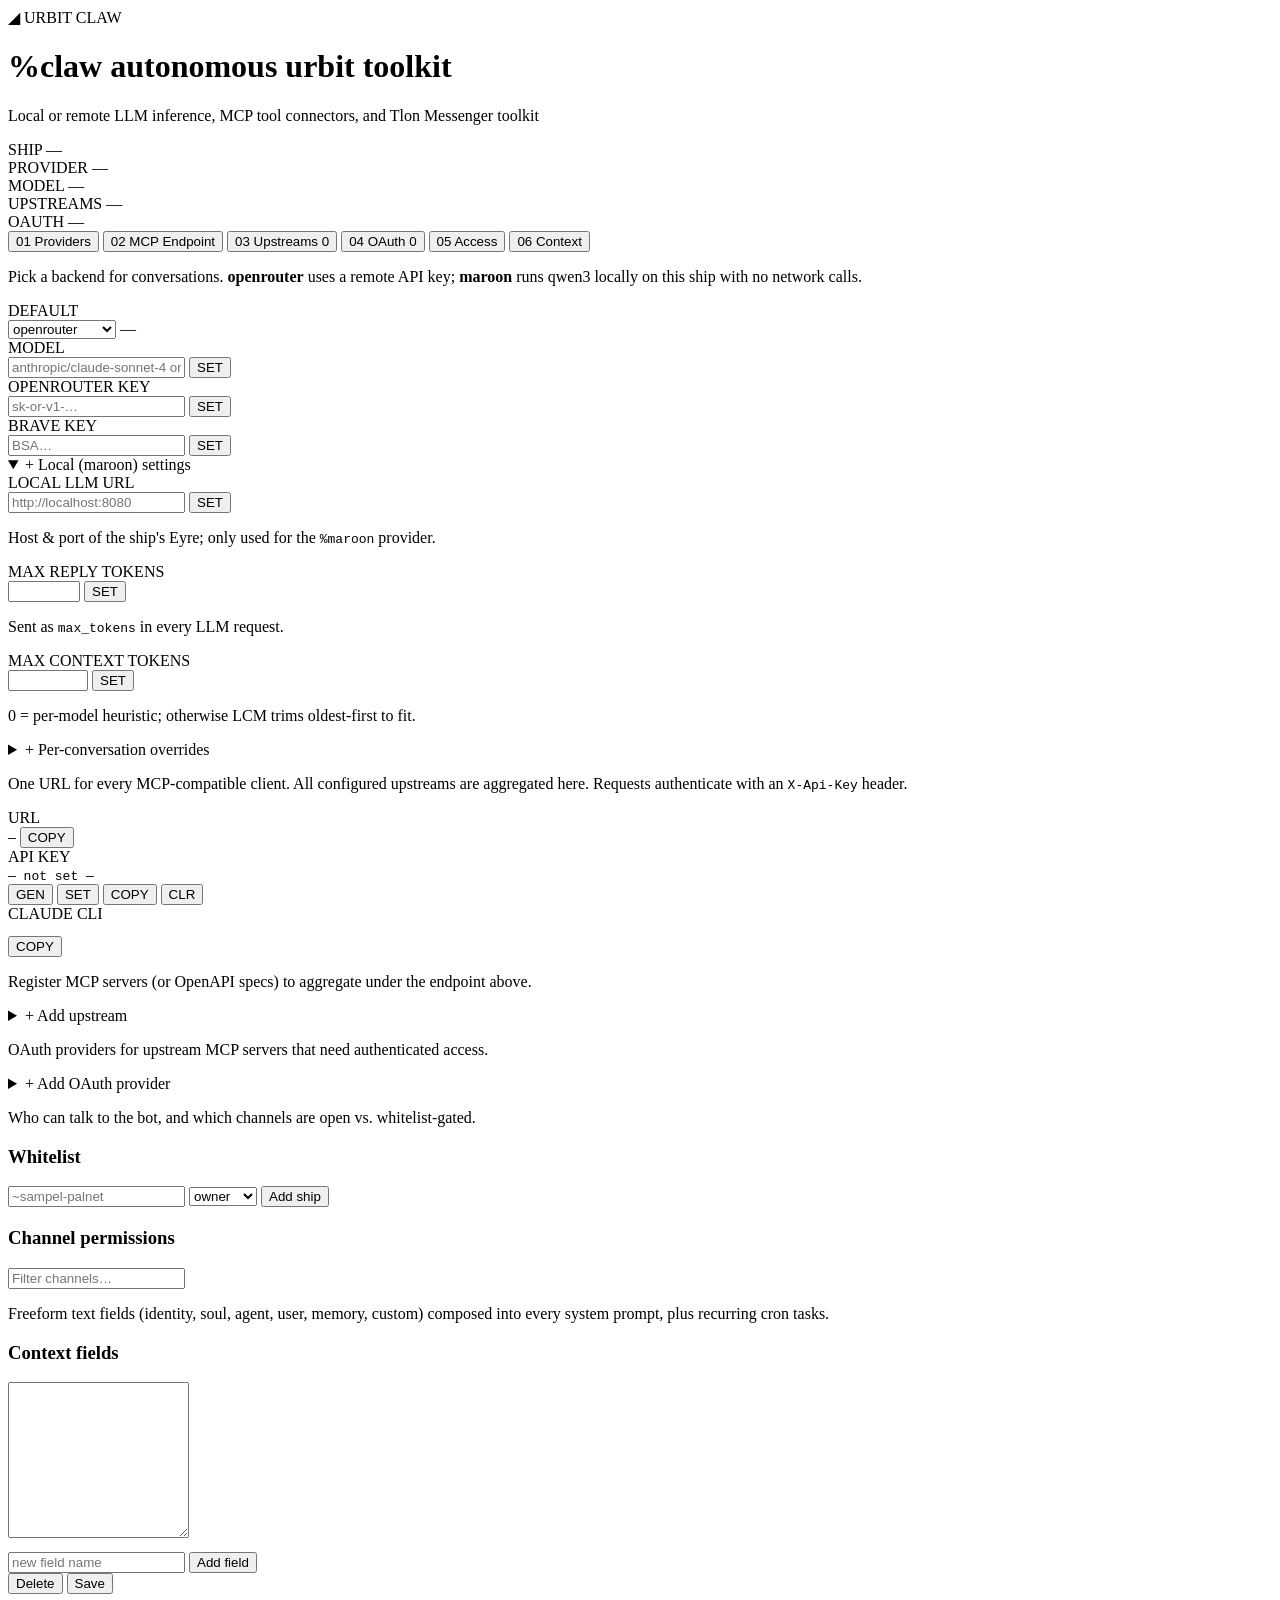
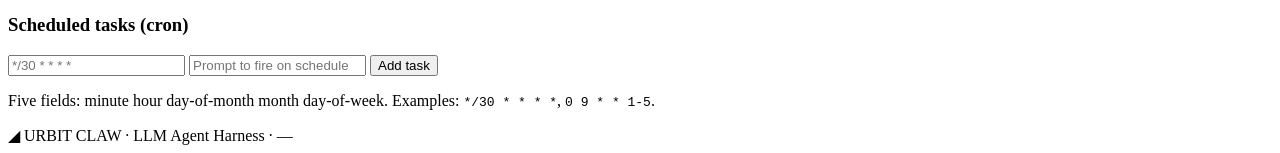
==== commit d0f4728a: "collapse into one gui" ====
--- a/desk/web/index.html
+++ b/desk/web/index.html
@@ -1,522 +1,435 @@
 <!DOCTYPE html>
 <html lang="en">
 <head>
-  <meta charset="utf-8">
-  <meta name="viewport" content="width=device-width, initial-scale=1">
-  <title>claw</title>
-  <style>
-    * { margin: 0; padding: 0; box-sizing: border-box; }
-    body { font-family: -apple-system, system-ui, sans-serif; background: #0a0a0a; color: #e0e0e0; }
-    .container { max-width: 800px; margin: 0 auto; padding: 24px; }
-    h1 { font-size: 20px; font-weight: 600; margin-bottom: 24px; color: #fff; }
-    h1 span { color: #666; font-weight: 400; }
-    h2 { font-size: 14px; font-weight: 600; color: #888; text-transform: uppercase; letter-spacing: 1px; margin: 32px 0 12px; }
-    .card { background: #141414; border: 1px solid #222; border-radius: 8px; padding: 16px; margin-bottom: 12px; }
-    .row { display: flex; align-items: center; gap: 8px; margin-bottom: 8px; }
-    .row:last-child { margin-bottom: 0; }
-    label { font-size: 13px; color: #888; min-width: 80px; }
-    input[type=text], input[type=password] {
-      flex: 1; background: #0a0a0a; border: 1px solid #333; border-radius: 4px;
-      padding: 8px 10px; color: #e0e0e0; font-size: 13px; font-family: monospace;
-    }
-    input:focus, textarea:focus { outline: none; border-color: #555; }
-    textarea {
-      width: 100%; background: #0a0a0a; border: 1px solid #333; border-radius: 4px;
-      padding: 8px 10px; color: #e0e0e0; font-size: 13px; font-family: monospace;
-      resize: vertical; min-height: 80px;
-    }
-    button {
-      background: #222; border: 1px solid #333; border-radius: 4px; color: #e0e0e0;
-      padding: 6px 14px; font-size: 13px; cursor: pointer;
-    }
-    button:hover { background: #333; }
-    button.primary { background: #1a3a2a; border-color: #2a5a3a; }
-    button.primary:hover { background: #2a5a3a; }
-    button.danger { background: #3a1a1a; border-color: #5a2a2a; }
-    button.danger:hover { background: #5a2a2a; }
-    .tag { display: inline-block; background: #1a2a3a; border-radius: 4px; padding: 2px 8px; font-size: 12px; margin: 2px; }
-    .tag .x { cursor: pointer; margin-left: 4px; color: #888; }
-    .tag .x:hover { color: #fff; }
-    .status { font-size: 12px; color: #555; margin-top: 4px; }
-    .status.ok { color: #4a8; }
-    .status.err { color: #a44; }
-    .ctx-tab { display: inline-block; padding: 6px 12px; font-size: 13px; cursor: pointer; border-bottom: 2px solid transparent; color: #888; }
-    .ctx-tab.active { color: #fff; border-color: #4a8; }
-    .tabs { border-bottom: 1px solid #222; margin-bottom: 12px; }
-    .scroll-box { max-height: 300px; overflow-y: auto; }
-    .filter-input { width: 100%; background: #0a0a0a; border: 1px solid #333; border-radius: 4px; padding: 6px 10px; color: #e0e0e0; font-size: 12px; margin-bottom: 8px; }
-    .perm-row { display: flex; align-items: center; justify-content: space-between; padding: 6px 0; border-bottom: 1px solid #1a1a1a; }
-    .perm-badge { padding: 2px 8px; border-radius: 4px; font-size: 11px; cursor: pointer; }
-    .perm-badge.open { background: #1a3a2a; color: #4a8; }
-    .perm-badge.wl { background: #2a2a2a; color: #888; }
-  </style>
+  <meta charset="UTF-8">
+  <meta name="viewport" content="width=device-width, initial-scale=1.0">
+  <title>CLAW · LLM Agent Harness</title>
+  <link rel="preconnect" href="https://fonts.googleapis.com">
+  <link rel="preconnect" href="https://fonts.gstatic.com" crossorigin>
+  <link href="https://fonts.googleapis.com/css2?family=Instrument+Serif:ital@0;1&family=JetBrains+Mono:wght@300;400;500;600;700&display=swap" rel="stylesheet">
+  <link rel="stylesheet" href="/apps/claw/css/app.css">
 </head>
 <body>
-<div class="container">
-  <h1>%claw <span>llm agent harness</span></h1>
-
-  <div id="active-provider-banner" style="margin:12px 0;padding:12px 16px;border-radius:6px;background:#0a2a1a;border:1px solid #2a6a4a;font-size:14px;font-family:monospace">
-    <span style="color:#888">active provider:</span>
-    <strong id="active-provider-label" style="color:#6dd39c;font-size:16px">—</strong>
-    <span id="active-provider-detail" style="color:#555;margin-left:10px"></span>
-  </div>
-
-  <h2>Config</h2>
-  <div class="card">
-    <div class="row">
-      <label>OpenRouter Key</label>
-      <input type="password" id="api-key" placeholder="sk-or-v1-...">
-      <button onclick="setKey()">Set</button>
-    </div>
-    <div class="row">
-      <label>Model</label>
-      <input type="text" id="model" placeholder="anthropic/claude-sonnet-4">
-      <button onclick="setModel()">Set</button>
-    </div>
-    <div class="row">
-      <label>Brave Key</label>
-      <input type="password" id="brave-key" placeholder="BSA...">
-      <button onclick="setBraveKey()">Set</button>
-    </div>
-    <div class="status" id="config-status"></div>
-  </div>
-
-  <h2>Provider</h2>
-  <div class="card">
-    <div class="row">
-      <label>Default</label>
-      <select id="default-provider" onchange="setDefaultProvider()" style="background:#0a0a0a;border:1px solid #333;border-radius:4px;padding:6px 10px;color:#e0e0e0;font-size:13px;font-family:monospace;min-width:140px">
-        <option value="openrouter">openrouter</option>
-        <option value="maroon">maroon (local)</option>
-      </select>
-      <span style="font-size:11px;color:#555">applies to every conversation unless overridden</span>
-    </div>
-    <div class="row">
-      <label>Local URL</label>
-      <input type="text" id="local-llm-url" placeholder="http://localhost:8080">
-      <button onclick="setLocalUrl()">Set</button>
-    </div>
-    <div class="row">
-      <label>Max reply</label>
-      <input type="number" id="max-response-tokens" min="16" max="32768" step="64" style="flex:0 0 120px">
-      <span style="font-size:11px;color:#555">tokens per response (<code>max_tokens</code> in the API body)</span>
-      <button onclick="setMaxResponseTokens()">Set</button>
-    </div>
-    <div class="row">
-      <label>Max context</label>
-      <input type="number" id="max-context-tokens" min="0" max="200000" step="512" style="flex:0 0 120px">
-      <span style="font-size:11px;color:#555">0 = per-model heuristic; otherwise LCM trims oldest-first to fit</span>
-      <button onclick="setMaxContextTokens()">Set</button>
-    </div>
-    <div class="status" style="color:#777;margin-top:6px">
-      Per-conversation overrides
-    </div>
-    <div id="conv-providers" style="margin-top:4px"></div>
-    <div class="row" style="margin-top:8px">
-      <input type="text" id="new-conv-key" placeholder="dm/~sampel-palnet or channel/chat/..." style="flex:2">
-      <select id="new-conv-provider" style="background:#0a0a0a;border:1px solid #333;border-radius:4px;padding:6px;color:#e0e0e0;font-size:13px">
-        <option value="openrouter">openrouter</option>
-        <option value="maroon">maroon</option>
-      </select>
-      <button class="primary" onclick="addConvProvider()">Add</button>
-    </div>
-    <div class="status" id="provider-status"></div>
-  </div>
-
-  <h2>Whitelist</h2>
-  <div class="card">
-    <div id="whitelist-tags"></div>
-    <div class="row" style="margin-top:8px">
-      <input type="text" id="new-ship" placeholder="~sampel-palnet">
-      <select id="new-role" style="background:#0a0a0a;border:1px solid #333;border-radius:4px;padding:6px;color:#e0e0e0;font-size:13px">
-        <option value="owner">owner</option>
-        <option value="allowed">allowed</option>
-      </select>
-      <button class="primary" onclick="addShip()">Add</button>
-    </div>
-  </div>
-
-  <h2>Channel Permissions</h2>
-  <div class="card">
-    <input type="text" class="filter-input" id="chan-filter" placeholder="Filter channels..." oninput="filterChannels()">
-    <div class="scroll-box" id="channel-list"><span style="color:#555;font-size:13px">Loading...</span></div>
-    <div class="status" id="perm-status"></div>
-  </div>
-
-  <h2>Scheduled Tasks</h2>
-  <div class="card">
-    <div id="cron-list"></div>
-    <div style="margin-top:12px;border-top:1px solid #222;padding-top:12px">
-      <div class="row"><label>Schedule</label><input type="text" id="cron-schedule" placeholder="*/30 * * * *" style="width:160px"><span style="font-size:11px;color:#555;margin-left:4px">min hr dom mon dow</span></div>
-      <div class="row"><label>Prompt</label><input type="text" id="cron-prompt" placeholder="Check for updates and summarize"></div>
-      <div class="row"><button class="primary" onclick="addCron()">Add Task</button></div>
-    </div>
-    <div class="status" id="cron-status"></div>
-  </div>
-
-  <h2>Context Files</h2>
-  <div class="card">
-    <div class="tabs" id="ctx-tabs"></div>
-    <textarea id="ctx-editor" rows="8"></textarea>
-    <div class="row" style="margin-top:8px;justify-content:space-between">
-      <div>
-        <input type="text" id="new-ctx-key" placeholder="new field name" style="width:150px">
-        <button onclick="addCtx()">Add Field</button>
-      </div>
-      <div>
-        <button class="danger" onclick="delCtx()">Delete</button>
-        <button class="primary" onclick="saveCtx()">Save</button>
-      </div>
-    </div>
-    <div class="status" id="ctx-status"></div>
-  </div>
-
-</div>
-
-<script>
-const API = '/apps/claw/api';
-let ctx = {};
-let activeCtxTab = null;
-let allChannels = [];
-
-async function api(path) {
-  const r = await fetch(API + path, {credentials: 'include'});
-  return r.json();
-}
-
-async function post(body) {
-  const r = await fetch(API + '/action', {
-    method: 'POST', credentials: 'include',
-    headers: {'content-type': 'application/json'},
-    body: JSON.stringify(body)
-  });
-  return r.json();
-}
-
-function status(id, msg, ok) {
-  const el = document.getElementById(id);
-  el.textContent = msg;
-  el.className = 'status ' + (ok ? 'ok' : 'err');
-  setTimeout(() => el.textContent = '', 3000);
-}
-
-// Config
-async function loadConfig() {
-  const c = await api('/config');
-  document.getElementById('model').value = c.model || '';
-  const dp = c['default-provider'] || 'openrouter';
-  document.getElementById('default-provider').value = dp;
-  document.getElementById('local-llm-url').value = c['local-llm-url'] || '';
-  document.getElementById('max-response-tokens').value = c['max-response-tokens'] ?? 1024;
-  document.getElementById('max-context-tokens').value = c['max-context-tokens'] ?? 0;
-  renderWhitelist(c.whitelist || {});
-  renderConvProviders(c['conv-providers'] || {});
-  renderActiveProvider(dp, c['local-llm-url'] || '', c['conv-providers'] || {});
-}
-
-function renderActiveProvider(defaultProvider, localUrl, convProviders) {
-  const banner = document.getElementById('active-provider-banner');
-  const label = document.getElementById('active-provider-label');
-  const detail = document.getElementById('active-provider-detail');
-  label.textContent = defaultProvider;
-  if (defaultProvider === 'maroon') {
-    banner.style.background = '#0a2a1a';
-    banner.style.borderColor = '#2a6a4a';
-    label.style.color = '#6dd39c';
-    detail.textContent = `local at ${localUrl || 'http://localhost:8080'} — no API key needed`;
-  } else {
-    banner.style.background = '#2a1a0a';
-    banner.style.borderColor = '#6a4a2a';
-    label.style.color = '#d39c6d';
-    detail.textContent = 'remote OpenRouter — requires API key';
-  }
-  const overrides = Object.keys(convProviders).length;
-  if (overrides > 0) {
-    detail.textContent += ` · ${overrides} conversation override${overrides === 1 ? '' : 's'}`;
-  }
-}
-
-function renderConvProviders(cp) {
-  const el = document.getElementById('conv-providers');
-  const entries = Object.entries(cp);
-  if (entries.length === 0) {
-    el.innerHTML = '<span style="color:#555;font-size:13px">(none — all conversations use default)</span>';
-    return;
-  }
-  el.innerHTML = entries.map(([k, p]) =>
-    `<span class="tag">${escapeHtml(k)} → ${p} <span class="x" onclick="clearConvProvider('${k.replace(/'/g, "\\'")}')">&times;</span></span>`
-  ).join('');
-}
-
-function escapeHtml(s) {
-  return s.replace(/&/g, '&amp;').replace(/</g, '&lt;').replace(/>/g, '&gt;');
-}
-
-async function setDefaultProvider() {
-  const provider = document.getElementById('default-provider').value;
-  await post({action: 'set-default-provider', provider});
-  status('provider-status', 'default = ' + provider, true);
-  loadConfig();
-}
-
-async function setLocalUrl() {
-  const url = document.getElementById('local-llm-url').value.trim();
-  if (!url) return;
-  await post({action: 'set-local-llm-url', url});
-  status('provider-status', 'local url set', true);
-}
-
-async function setMaxResponseTokens() {
-  const v = parseInt(document.getElementById('max-response-tokens').value, 10);
-  if (!(v > 0)) return;
-  await post({action: 'set-max-response-tokens', tokens: v});
-  status('provider-status', `max reply = ${v}`, true);
-}
-
-async function setMaxContextTokens() {
-  const v = parseInt(document.getElementById('max-context-tokens').value, 10);
-  if (!(v >= 0)) return;
-  await post({action: 'set-max-context-tokens', tokens: v});
-  status('provider-status', v === 0 ? 'max context = heuristic' : `max context = ${v}`, true);
-}
-
-async function addConvProvider() {
-  const convKey = document.getElementById('new-conv-key').value.trim();
-  const provider = document.getElementById('new-conv-provider').value;
-  if (!convKey) return;
-  await post({action: 'set-conv-provider', 'conv-key': convKey, provider});
-  document.getElementById('new-conv-key').value = '';
-  status('provider-status', 'override set', true);
-  loadConfig();
-}
-
-async function clearConvProvider(convKey) {
-  await post({action: 'clear-conv-provider', 'conv-key': convKey});
-  status('provider-status', 'override cleared', true);
-  loadConfig();
-}
-
-function renderWhitelist(wl) {
-  const el = document.getElementById('whitelist-tags');
-  el.innerHTML = Object.entries(wl).map(([s, r]) =>
-    `<span class="tag">${s} (${r}) <span class="x" onclick="delShip('${s}')">&times;</span></span>`
-  ).join('') || '<span style="color:#555;font-size:13px">No ships whitelisted</span>';
-}
-
-async function setKey() {
-  const key = document.getElementById('api-key').value;
-  if (!key) return;
-  await post({action: 'set-key', key});
-  document.getElementById('api-key').value = '';
-  status('config-status', 'API key set', true);
-}
-
-async function setModel() {
-  const model = document.getElementById('model').value;
-  if (!model) return;
-  await post({action: 'set-model', model});
-  status('config-status', 'Model updated', true);
-}
-
-async function setBraveKey() {
-  const key = document.getElementById('brave-key').value;
-  if (!key) return;
-  await post({action: 'set-brave-key', key});
-  document.getElementById('brave-key').value = '';
-  status('config-status', 'Brave key set', true);
-}
-
-async function addShip() {
-  const ship = document.getElementById('new-ship').value;
-  const role = document.getElementById('new-role').value;
-  if (!ship) return;
-  await post({action: 'add-ship', ship, role});
-  document.getElementById('new-ship').value = '';
-  loadConfig();
-}
-
-async function delShip(ship) {
-  await post({action: 'del-ship', ship});
-  loadConfig();
-}
-
-// Channel Permissions
-async function loadChannels() {
-  const el = document.getElementById('channel-list');
-  try {
-    const perms = await api('/channel-perms');
-    allChannels = [];
-
-    // Build channel list from saved perms
-    for (const [nest, perm] of Object.entries(perms)) {
-      allChannels.push({nest, title: nest, gtitle: '', perm});
-    }
-
-    // Try scrying groups for channel metadata
-    try {
-      const r = await fetch('/~/scry/groups/groups/light.json', {credentials: 'include'});
-      if (r.ok) {
-        const groups = await r.json();
-        const seen = new Set(allChannels.map(c => c.nest));
-        for (const [flag, group] of Object.entries(groups || {})) {
-          const gtitle = group?.meta?.title || flag;
-          const chans = group?.channels || {};
-          for (const [nest, ch] of Object.entries(chans)) {
-            if (!nest.startsWith('chat/')) continue;
-            const title = ch?.meta?.title || nest;
-            if (seen.has(nest)) {
-              const existing = allChannels.find(c => c.nest === nest);
-              if (existing) { existing.title = title; existing.gtitle = gtitle; }
-            } else {
-              allChannels.push({nest, title, gtitle, perm: 'whitelist'});
-            }
-          }
-        }
-      }
-    } catch(e) { /* groups scry failed, only show saved perms */ }
-
-    renderChannels();
-  } catch(e) {
-    el.innerHTML = '<span style="color:#a44">Error loading channels</span>';
-  }
-}
-
-function renderChannels() {
-  const el = document.getElementById('channel-list');
-  const filter = (document.getElementById('chan-filter').value || '').toLowerCase();
-  const filtered = allChannels.filter(c =>
-    c.nest.toLowerCase().includes(filter) ||
-    c.title.toLowerCase().includes(filter) ||
-    c.gtitle.toLowerCase().includes(filter)
-  );
-  if (!filtered.length) {
-    el.innerHTML = '<span style="color:#555;font-size:13px">No channels' + (filter ? ' matching filter' : ' found') + '</span>';
-    return;
-  }
-  el.innerHTML = filtered.map(c => {
-    const isOpen = c.perm === 'open';
-    const badge = isOpen
-      ? `<span class="perm-badge open" onclick="togglePerm('${c.nest}','whitelist')">open</span>`
-      : `<span class="perm-badge wl" onclick="togglePerm('${c.nest}','open')">whitelist</span>`;
-    return `<div class="perm-row">
-      <div>
-        <div style="font-size:13px;color:#e0e0e0">${c.title}${c.gtitle ? ' <span style="color:#555">in ' + c.gtitle + '</span>' : ''}</div>
-        <div style="font-size:11px;color:#555;font-family:monospace">${c.nest}</div>
-      </div>
-      ${badge}
-    </div>`;
-  }).join('');
-}
-
-function filterChannels() { renderChannels(); }
-
-async function togglePerm(channel, newPerm) {
-  await post({action: 'set-channel-perm', channel, perm: newPerm});
-  // Update local state immediately
-  const ch = allChannels.find(c => c.nest === channel);
-  if (ch) ch.perm = newPerm;
-  else allChannels.push({nest: channel, title: channel, gtitle: '', perm: newPerm});
-  renderChannels();
-  status('perm-status', channel.split('/').pop() + ' → ' + newPerm, true);
-}
-
-// Cron Jobs
-async function loadCrons() {
-  const el = document.getElementById('cron-list');
-  try {
-    const jobs = await api('/cron-jobs');
-    if (!jobs.length) {
-      el.innerHTML = '<span style="color:#555;font-size:13px">No scheduled tasks</span>';
-      return;
-    }
-    el.innerHTML = jobs.map(j => {
-      return `<div style="display:flex;align-items:center;justify-content:space-between;padding:6px 0;border-bottom:1px solid #1a1a1a">
-        <div style="flex:1;min-width:0">
-          <div style="font-size:12px;color:#4a8;font-family:monospace">${j.schedule || '?'}</div>
-          <div style="font-size:13px;color:#e0e0e0;white-space:nowrap;overflow:hidden;text-overflow:ellipsis">${j.prompt}</div>
-        </div>
-        <button class="danger" onclick="removeCron(${j.id})" style="font-size:11px;padding:3px 8px;margin-left:8px;flex-shrink:0">×</button>
-      </div>`;
-    }).join('');
-  } catch(e) {
-    el.innerHTML = '<span style="color:#a44">Error loading tasks</span>';
-  }
-}
-
-async function addCron() {
-  const schedule = document.getElementById('cron-schedule').value.trim();
-  const prompt = document.getElementById('cron-prompt').value.trim();
-  if (!schedule || !prompt) return status('cron-status', 'Schedule and prompt required', false);
-  // Validate: should have 5 space-separated fields
-  const fields = schedule.split(/\s+/);
-  if (fields.length !== 5) return status('cron-status', 'Need 5 fields: min hour dom month dow', false);
-  await post({action: 'cron-add', schedule, prompt});
-  document.getElementById('cron-schedule').value = '';
-  document.getElementById('cron-prompt').value = '';
-  status('cron-status', 'Task scheduled', true);
-  loadCrons();
-}
-
-async function removeCron(id) {
-  await post({action: 'cron-remove', 'cron-id': id});
-  status('cron-status', 'Task removed', true);
-  loadCrons();
-}
-
-// Context Files
-async function loadContext() {
-  ctx = await api('/context');
-  renderCtxTabs();
-}
-
-function renderCtxTabs() {
-  const tabs = document.getElementById('ctx-tabs');
-  const keys = Object.keys(ctx);
-  if (!activeCtxTab && keys.length) activeCtxTab = keys[0];
-  tabs.innerHTML = keys.map(k =>
-    `<span class="ctx-tab ${k===activeCtxTab?'active':''}" onclick="selectCtx('${k}')">${k}</span>`
-  ).join('');
-  if (activeCtxTab && ctx[activeCtxTab] !== undefined) {
-    document.getElementById('ctx-editor').value = ctx[activeCtxTab];
-  }
-}
-
-function selectCtx(k) {
-  activeCtxTab = k;
-  renderCtxTabs();
-}
-
-async function saveCtx() {
-  if (!activeCtxTab) return;
-  const content = document.getElementById('ctx-editor').value;
-  await post({action: 'set-context', field: activeCtxTab, content});
-  ctx[activeCtxTab] = content;
-  status('ctx-status', `${activeCtxTab} saved`, true);
-}
-
-async function delCtx() {
-  if (!activeCtxTab) return;
-  await post({action: 'del-context', field: activeCtxTab});
-  delete ctx[activeCtxTab];
-  activeCtxTab = Object.keys(ctx)[0] || null;
-  renderCtxTabs();
-  status('ctx-status', 'Deleted', true);
-}
-
-async function addCtx() {
-  const key = document.getElementById('new-ctx-key').value.trim();
-  if (!key) return;
-  await post({action: 'set-context', field: key, content: ''});
-  ctx[key] = '';
-  activeCtxTab = key;
-  document.getElementById('new-ctx-key').value = '';
-  renderCtxTabs();
-}
-
-loadConfig();
-loadContext();
-loadChannels();
-loadCrons();
-</script>
+  <div class="bg-grid" aria-hidden="true"></div>
+  <div class="bg-glow" aria-hidden="true"></div>
+
+  <main class="console">
+
+    <!-- MASTHEAD -->
+    <header class="masthead">
+      <div class="masthead-rail">
+        <div class="brand">
+          <span class="brand-mark">◢</span>
+          <span class="brand-text">URBIT&nbsp;CLAW</span>
+        </div>
+      </div>
+
+      <h1 class="display-title">
+        <span class="display-line">%claw</span>
+        <span class="display-line display-line-italic">autonomous urbit toolkit</span>
+      </h1>
+
+      <p class="masthead-blurb">
+        Local or remote LLM inference, MCP tool connectors, and Tlon Messenger toolkit
+      </p>
+
+      <div class="status-strip">
+        <div class="status-cell">
+          <span class="status-label">SHIP</span>
+          <span class="status-value" id="stat-ship">—</span>
+        </div>
+        <div class="status-cell">
+          <span class="status-label">PROVIDER</span>
+          <span class="status-value" id="masthead-provider">—</span>
+        </div>
+        <div class="status-cell">
+          <span class="status-label">MODEL</span>
+          <span class="status-value" id="masthead-model">—</span>
+        </div>
+        <div class="status-cell">
+          <span class="status-label">UPSTREAMS</span>
+          <span class="status-value" id="stat-upstreams">—</span>
+        </div>
+        <div class="status-cell">
+          <span class="status-label">OAUTH</span>
+          <span class="status-value" id="stat-oauth">—</span>
+        </div>
+      </div>
+    </header>
+
+    <!-- SECTION TABS -->
+    <nav class="section-tabs" role="tablist" aria-label="Sections">
+      <button type="button" class="section-tab is-active" data-section="providers" role="tab">
+        <span class="section-tab-num">01</span>
+        <span class="section-tab-label">Providers</span>
+      </button>
+      <button type="button" class="section-tab" data-section="endpoint" role="tab">
+        <span class="section-tab-num">02</span>
+        <span class="section-tab-label">MCP Endpoint</span>
+      </button>
+      <button type="button" class="section-tab" data-section="upstreams" role="tab">
+        <span class="section-tab-num">03</span>
+        <span class="section-tab-label">Upstreams</span>
+        <span class="section-tab-count" id="tab-count-upstreams">0</span>
+      </button>
+      <button type="button" class="section-tab" data-section="oauth" role="tab">
+        <span class="section-tab-num">04</span>
+        <span class="section-tab-label">OAuth</span>
+        <span class="section-tab-count" id="tab-count-oauth">0</span>
+      </button>
+      <button type="button" class="section-tab" data-section="access" role="tab">
+        <span class="section-tab-num">05</span>
+        <span class="section-tab-label">Access</span>
+      </button>
+      <button type="button" class="section-tab" data-section="context" role="tab">
+        <span class="section-tab-num">06</span>
+        <span class="section-tab-label">Context</span>
+      </button>
+    </nav>
+
+    <!-- ==================================================================
+         01 PROVIDERS  -- claw's LLM config + provider switcher
+         ================================================================== -->
+    <section class="panel section-pane is-active" id="section-providers" data-pane="providers" role="tabpanel">
+      <p class="section-intro">
+        Pick a backend for conversations. <strong>openrouter</strong> uses a remote API key;
+        <strong>maroon</strong> runs qwen3 locally on this ship with no network calls.
+      </p>
+
+      <!-- default provider -->
+      <div class="endpoint-sheet">
+        <div class="sheet-row">
+          <div class="sheet-label">DEFAULT</div>
+          <div class="sheet-value">
+            <select id="cfg-default-provider" class="field-input">
+              <option value="openrouter">openrouter</option>
+              <option value="maroon">maroon (local)</option>
+            </select>
+            <span class="field-hint" id="masthead-provider-detail">—</span>
+          </div>
+        </div>
+        <div class="sheet-row">
+          <div class="sheet-label">MODEL</div>
+          <div class="sheet-value">
+            <input type="text" id="cfg-model" class="field-input" placeholder="anthropic/claude-sonnet-4 or qwen3">
+            <button type="button" class="copy-btn" id="btn-set-model"><span class="copy-btn-label">SET</span></button>
+          </div>
+        </div>
+        <div class="sheet-row">
+          <div class="sheet-label">OPENROUTER KEY</div>
+          <div class="sheet-value">
+            <input type="password" id="cfg-openrouter-key" class="field-input" placeholder="sk-or-v1-…">
+            <button type="button" class="copy-btn" id="btn-set-openrouter"><span class="copy-btn-label">SET</span></button>
+          </div>
+        </div>
+        <div class="sheet-row">
+          <div class="sheet-label">BRAVE KEY</div>
+          <div class="sheet-value">
+            <input type="password" id="cfg-brave-key" class="field-input" placeholder="BSA…">
+            <button type="button" class="copy-btn" id="btn-set-brave"><span class="copy-btn-label">SET</span></button>
+          </div>
+        </div>
+      </div>
+
+      <!-- maroon local config -->
+      <details class="drawer" open>
+        <summary class="drawer-summary">
+          <span class="drawer-plus">+</span>
+          <span class="drawer-label">Local (maroon) settings</span>
+        </summary>
+        <div class="drawer-body">
+          <div class="field">
+            <label class="field-label">LOCAL LLM URL</label>
+            <div class="field-inline">
+              <input type="text" id="cfg-local-url" class="field-input" placeholder="http://localhost:8080">
+              <button type="button" class="copy-btn" id="btn-set-local-url"><span class="copy-btn-label">SET</span></button>
+            </div>
+            <p class="field-hint">Host &amp; port of the ship's Eyre; only used for the <code class="inline-code">%maroon</code> provider.</p>
+          </div>
+          <div class="field">
+            <label class="field-label">MAX REPLY TOKENS</label>
+            <div class="field-inline">
+              <input type="number" id="cfg-max-response" class="field-input" min="16" max="32768" step="64" style="max-width:180px">
+              <button type="button" class="copy-btn" id="btn-set-max-response"><span class="copy-btn-label">SET</span></button>
+            </div>
+            <p class="field-hint">Sent as <code class="inline-code">max_tokens</code> in every LLM request.</p>
+          </div>
+          <div class="field">
+            <label class="field-label">MAX CONTEXT TOKENS</label>
+            <div class="field-inline">
+              <input type="number" id="cfg-max-context" class="field-input" min="0" max="200000" step="512" style="max-width:180px">
+              <button type="button" class="copy-btn" id="btn-set-max-context"><span class="copy-btn-label">SET</span></button>
+            </div>
+            <p class="field-hint">0 = per-model heuristic; otherwise LCM trims oldest-first to fit.</p>
+          </div>
+        </div>
+      </details>
+
+      <!-- per-conversation overrides -->
+      <details class="drawer">
+        <summary class="drawer-summary">
+          <span class="drawer-plus">+</span>
+          <span class="drawer-label">Per-conversation overrides</span>
+        </summary>
+        <div class="drawer-body">
+          <div id="conv-providers-list"></div>
+          <div class="field">
+            <div class="field-inline">
+              <input type="text" id="new-conv-key" class="field-input" placeholder="dm/~sampel-palnet or channel/chat/…" style="flex:2">
+              <select id="new-conv-provider" class="field-input" style="max-width:140px">
+                <option value="openrouter">openrouter</option>
+                <option value="maroon">maroon</option>
+              </select>
+              <button type="button" class="primary-btn" id="btn-add-conv-provider">Add override</button>
+            </div>
+          </div>
+        </div>
+      </details>
+    </section>
+
+    <!-- ==================================================================
+         02 MCP ENDPOINT  -- mcp-proxy's aggregate URL + api key
+         ================================================================== -->
+    <section class="panel section-pane" id="section-endpoint" data-pane="endpoint" role="tabpanel">
+      <p class="section-intro">
+        One URL for every MCP-compatible client. All configured upstreams are aggregated here.
+        Requests authenticate with an <code class="inline-code">X-Api-Key</code> header.
+      </p>
+      <div class="endpoint-sheet">
+        <div class="sheet-row">
+          <div class="sheet-label">URL</div>
+          <div class="sheet-value">
+            <code id="agg-url">—</code>
+            <button type="button" class="copy-btn" data-copy="agg-url" aria-label="Copy URL">
+              <span class="copy-btn-label">COPY</span>
+            </button>
+          </div>
+        </div>
+        <div class="sheet-row" id="agg-key-row">
+          <div class="sheet-label">API KEY</div>
+          <div class="sheet-value">
+            <code id="agg-key">— not set —</code>
+            <div class="key-btns">
+              <button type="button" class="copy-btn" id="btn-regen-key" title="Generate random key">
+                <span class="copy-btn-label">GEN</span>
+              </button>
+              <button type="button" class="copy-btn" id="btn-set-key" title="Set a custom key">
+                <span class="copy-btn-label">SET</span>
+              </button>
+              <button type="button" class="copy-btn" data-copy="agg-key" aria-label="Copy key">
+                <span class="copy-btn-label">COPY</span>
+              </button>
+              <button type="button" class="copy-btn danger-btn" id="btn-clear-key" title="Clear key (disables endpoint)">
+                <span class="copy-btn-label">CLR</span>
+              </button>
+            </div>
+          </div>
+        </div>
+        <div class="sheet-divider"></div>
+        <div class="sheet-command">
+          <div class="sheet-label">CLAUDE CLI</div>
+          <div class="cmd-wrap">
+            <pre id="endpoint-example" class="cmd-block"></pre>
+            <button type="button" class="copy-btn cmd-copy" data-copy="endpoint-example">
+              <span class="copy-btn-label">COPY</span>
+            </button>
+          </div>
+        </div>
+      </div>
+    </section>
+
+    <!-- ==================================================================
+         03 UPSTREAMS  (mcp-proxy upstream servers)
+         ================================================================== -->
+    <section class="panel section-pane" id="section-upstreams" data-pane="upstreams" role="tabpanel">
+      <p class="section-intro">
+        Register MCP servers (or OpenAPI specs) to aggregate under the endpoint above.
+      </p>
+      <details class="drawer" id="add-form">
+        <summary class="drawer-summary">
+          <span class="drawer-plus">+</span>
+          <span class="drawer-label">Add upstream</span>
+        </summary>
+        <div class="drawer-body">
+          <div class="field">
+            <label class="field-label">MODE</label>
+            <div class="field-inline">
+              <label class="radio-label"><input type="radio" name="add-mode" value="mcp" checked> MCP JSON-RPC</label>
+              <label class="radio-label"><input type="radio" name="add-mode" value="openapi"> OpenAPI spec</label>
+            </div>
+          </div>
+          <div class="field">
+            <label class="field-label">ID</label>
+            <input type="text" id="add-id" class="field-input" placeholder="my-server">
+          </div>
+          <div class="field">
+            <label class="field-label">NAME</label>
+            <input type="text" id="add-name" class="field-input" placeholder="Display name">
+          </div>
+          <div class="field">
+            <label class="field-label">URL</label>
+            <input type="text" id="add-url" class="field-input" placeholder="https://host/mcp">
+          </div>
+          <div class="field" id="add-schema-row" style="display:none">
+            <label class="field-label">SCHEMA URL</label>
+            <input type="text" id="add-schema-url" class="field-input" placeholder="https://host/openapi.json">
+          </div>
+          <div class="field">
+            <label class="field-label">OAUTH PROVIDER</label>
+            <select id="add-oauth" class="field-input"><option value="">(none)</option></select>
+          </div>
+          <div class="field">
+            <label class="field-label">CUSTOM HEADERS</label>
+            <div id="add-headers"></div>
+            <button type="button" class="ghost-btn" id="add-header-btn">+ header</button>
+          </div>
+          <div class="field">
+            <button type="button" class="primary-btn" id="add-submit">Add upstream</button>
+          </div>
+        </div>
+      </details>
+      <div id="servers"></div>
+    </section>
+
+    <!-- ==================================================================
+         04 OAUTH (mcp-proxy oauth providers)
+         ================================================================== -->
+    <section class="panel section-pane" id="section-oauth" data-pane="oauth" role="tabpanel">
+      <p class="section-intro">
+        OAuth providers for upstream MCP servers that need authenticated access.
+      </p>
+      <details class="drawer" id="oauth-add-form">
+        <summary class="drawer-summary">
+          <span class="drawer-plus">+</span>
+          <span class="drawer-label">Add OAuth provider</span>
+        </summary>
+        <div class="drawer-body">
+          <div class="field">
+            <label class="field-label">ID</label>
+            <input type="text" id="oauth-id" class="field-input" placeholder="gmail">
+          </div>
+          <div class="field">
+            <label class="field-label">NAME</label>
+            <input type="text" id="oauth-name" class="field-input" placeholder="Gmail">
+          </div>
+          <div class="field">
+            <label class="field-label">CLIENT ID</label>
+            <input type="text" id="oauth-client-id" class="field-input">
+          </div>
+          <div class="field">
+            <label class="field-label">CLIENT SECRET</label>
+            <input type="password" id="oauth-client-secret" class="field-input">
+          </div>
+          <div class="field">
+            <label class="field-label">AUTH URL</label>
+            <input type="text" id="oauth-auth-url" class="field-input">
+          </div>
+          <div class="field">
+            <label class="field-label">TOKEN URL</label>
+            <input type="text" id="oauth-token-url" class="field-input">
+          </div>
+          <div class="field">
+            <label class="field-label">REDIRECT URL</label>
+            <input type="text" id="oauth-redirect-url" class="field-input">
+          </div>
+          <div class="field">
+            <label class="field-label">REVOKE URL</label>
+            <input type="text" id="oauth-revoke-url" class="field-input">
+          </div>
+          <div class="field">
+            <label class="field-label">SCOPES</label>
+            <input type="text" id="oauth-scopes" class="field-input" placeholder="space separated">
+          </div>
+          <div class="field">
+            <button type="button" class="primary-btn" id="oauth-submit">Add provider</button>
+          </div>
+        </div>
+      </details>
+      <div id="oauth-providers"></div>
+    </section>
+
+    <!-- ==================================================================
+         05 ACCESS  -- whitelist + channel perms
+         ================================================================== -->
+    <section class="panel section-pane" id="section-access" data-pane="access" role="tabpanel">
+      <p class="section-intro">
+        Who can talk to the bot, and which channels are open vs. whitelist-gated.
+      </p>
+      <div class="subsection">
+        <h3 class="subsection-title">Whitelist</h3>
+        <div id="whitelist-list" class="scroll-box" style="max-height:240px"></div>
+        <div class="field" style="margin-top:12px">
+          <div class="field-inline">
+            <input type="text" id="new-ship" class="field-input" placeholder="~sampel-palnet">
+            <select id="new-role" class="field-input" style="max-width:140px">
+              <option value="owner">owner</option>
+              <option value="allowed">allowed</option>
+            </select>
+            <button type="button" class="primary-btn" id="btn-add-ship">Add ship</button>
+          </div>
+        </div>
+      </div>
+
+      <div class="subsection" style="margin-top:20px">
+        <h3 class="subsection-title">Channel permissions</h3>
+        <input type="text" id="chan-filter" class="filter-input" placeholder="Filter channels…">
+        <div id="channel-list" class="scroll-box"></div>
+      </div>
+    </section>
+
+    <!-- ==================================================================
+         06 CONTEXT  -- system-prompt fields + scheduled tasks
+         ================================================================== -->
+    <section class="panel section-pane" id="section-context" data-pane="context" role="tabpanel">
+      <p class="section-intro">
+        Freeform text fields (identity, soul, agent, user, memory, custom) composed into every system prompt, plus recurring cron tasks.
+      </p>
+
+      <div class="subsection">
+        <h3 class="subsection-title">Context fields</h3>
+        <div id="ctx-tabs" style="margin-bottom:10px"></div>
+        <textarea id="ctx-editor" class="ctx-editor" rows="10"></textarea>
+        <div class="field" style="margin-top:10px">
+          <div class="field-inline">
+            <input type="text" id="new-ctx-key" class="field-input" placeholder="new field name" style="max-width:220px">
+            <button type="button" class="ghost-btn" id="btn-add-ctx">Add field</button>
+            <div style="flex:1"></div>
+            <button type="button" class="row-btn danger" id="btn-delete-ctx">Delete</button>
+            <button type="button" class="primary-btn" id="btn-save-ctx">Save</button>
+          </div>
+        </div>
+      </div>
+
+      <div class="subsection" style="margin-top:20px">
+        <h3 class="subsection-title">Scheduled tasks (cron)</h3>
+        <div id="cron-list"></div>
+        <div class="field" style="margin-top:12px">
+          <div class="field-inline">
+            <input type="text" id="cron-schedule" class="field-input" placeholder="*/30 * * * *" style="max-width:180px">
+            <input type="text" id="cron-prompt" class="field-input" placeholder="Prompt to fire on schedule">
+            <button type="button" class="primary-btn" id="btn-add-cron">Add task</button>
+          </div>
+          <p class="field-hint">Five fields: minute hour day-of-month month day-of-week. Examples: <code class="inline-code">*/30 * * * *</code>, <code class="inline-code">0 9 * * 1-5</code>.</p>
+        </div>
+      </div>
+    </section>
+
+    <footer class="console-foot">
+      <span class="foot-mark">◢</span>
+      <span class="foot-text">URBIT CLAW · LLM Agent Harness · <span id="foot-ship">—</span></span>
+    </footer>
+
+  </main>
+
+  <div class="toast" id="toast" role="status" aria-live="polite"></div>
+
+  <!-- mcp-api.js and mcp-ui.js own the MCP Endpoint / Upstreams / OAuth
+       sections; claw-api.js and claw-ui.js own Providers / Access /
+       Context.  Section-tab switching lives in mcp-ui.js and is
+       data-section driven so it works for all tabs, old and new. -->
+  <script src="/apps/claw/js/mcp-api.js"></script>
+  <script src="/apps/claw/js/claw-api.js"></script>
+  <script src="/apps/claw/js/mcp-ui.js"></script>
+  <script src="/apps/claw/js/claw-ui.js"></script>
 </body>
 </html>
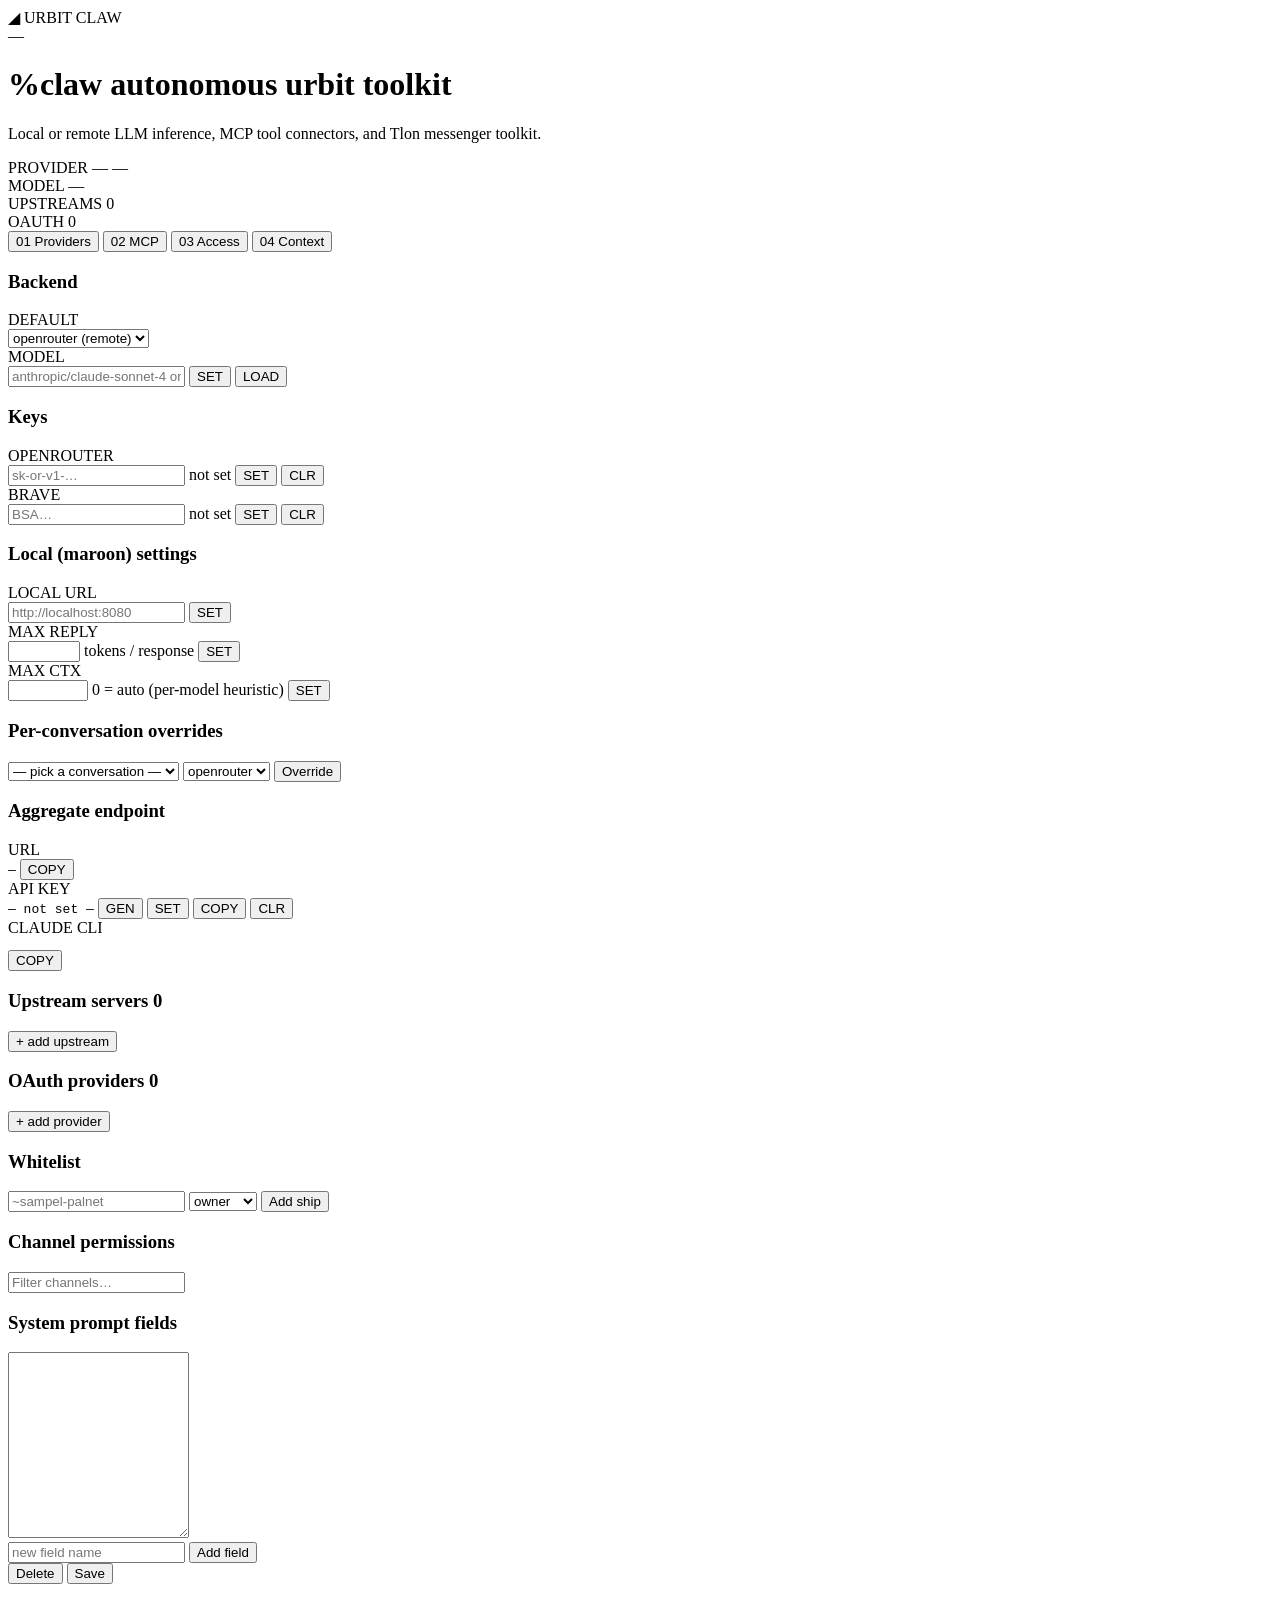
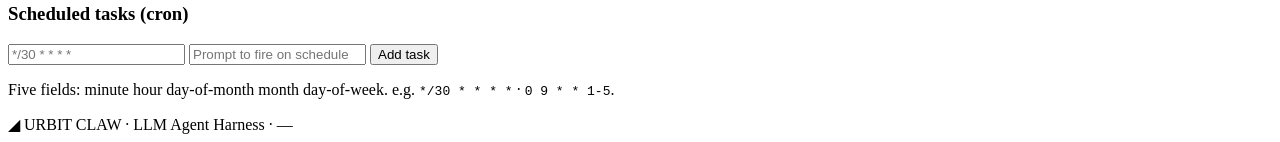
==== commit 59c554d1: "update gui" ====
--- a/desk/web/index.html
+++ b/desk/web/index.html
@@ -15,13 +15,13 @@
 
   <main class="console">
 
-    <!-- MASTHEAD -->
     <header class="masthead">
       <div class="masthead-rail">
         <div class="brand">
           <span class="brand-mark">◢</span>
           <span class="brand-text">URBIT&nbsp;CLAW</span>
         </div>
+        <div class="masthead-ship" id="masthead-ship">—</div>
       </div>
 
       <h1 class="display-title">
@@ -30,17 +30,14 @@
       </h1>
 
       <p class="masthead-blurb">
-        Local or remote LLM inference, MCP tool connectors, and Tlon Messenger toolkit
+        Local or remote LLM inference, MCP tool connectors, and Tlon messenger toolkit.
       </p>
 
       <div class="status-strip">
-        <div class="status-cell">
-          <span class="status-label">SHIP</span>
-          <span class="status-value" id="stat-ship">—</span>
-        </div>
         <div class="status-cell">
           <span class="status-label">PROVIDER</span>
           <span class="status-value" id="masthead-provider">—</span>
+          <span class="status-sub" id="masthead-provider-detail">—</span>
         </div>
         <div class="status-cell">
           <span class="status-label">MODEL</span>
@@ -48,181 +45,149 @@
         </div>
         <div class="status-cell">
           <span class="status-label">UPSTREAMS</span>
-          <span class="status-value" id="stat-upstreams">—</span>
+          <span class="status-value" id="stat-upstreams">0</span>
         </div>
         <div class="status-cell">
           <span class="status-label">OAUTH</span>
-          <span class="status-value" id="stat-oauth">—</span>
-        </div>
+          <span class="status-value" id="stat-oauth">0</span>
+        </div>
+        <!-- legacy id kept so mcp-ui.js can still write; hidden visually -->
+        <span id="stat-ship" hidden></span>
       </div>
     </header>
 
-    <!-- SECTION TABS -->
     <nav class="section-tabs" role="tablist" aria-label="Sections">
       <button type="button" class="section-tab is-active" data-section="providers" role="tab">
         <span class="section-tab-num">01</span>
         <span class="section-tab-label">Providers</span>
       </button>
-      <button type="button" class="section-tab" data-section="endpoint" role="tab">
+      <button type="button" class="section-tab" data-section="mcp" role="tab">
         <span class="section-tab-num">02</span>
-        <span class="section-tab-label">MCP Endpoint</span>
-      </button>
-      <button type="button" class="section-tab" data-section="upstreams" role="tab">
-        <span class="section-tab-num">03</span>
-        <span class="section-tab-label">Upstreams</span>
-        <span class="section-tab-count" id="tab-count-upstreams">0</span>
-      </button>
-      <button type="button" class="section-tab" data-section="oauth" role="tab">
-        <span class="section-tab-num">04</span>
-        <span class="section-tab-label">OAuth</span>
-        <span class="section-tab-count" id="tab-count-oauth">0</span>
+        <span class="section-tab-label">MCP</span>
       </button>
       <button type="button" class="section-tab" data-section="access" role="tab">
-        <span class="section-tab-num">05</span>
+        <span class="section-tab-num">03</span>
         <span class="section-tab-label">Access</span>
       </button>
       <button type="button" class="section-tab" data-section="context" role="tab">
-        <span class="section-tab-num">06</span>
+        <span class="section-tab-num">04</span>
         <span class="section-tab-label">Context</span>
       </button>
     </nav>
 
-    <!-- ==================================================================
-         01 PROVIDERS  -- claw's LLM config + provider switcher
-         ================================================================== -->
+    <!-- ============================================================
+         01 PROVIDERS
+         ============================================================ -->
     <section class="panel section-pane is-active" id="section-providers" data-pane="providers" role="tabpanel">
-      <p class="section-intro">
-        Pick a backend for conversations. <strong>openrouter</strong> uses a remote API key;
-        <strong>maroon</strong> runs qwen3 locally on this ship with no network calls.
-      </p>
-
-      <!-- default provider -->
+
+      <h3 class="subsection-title">Backend</h3>
       <div class="endpoint-sheet">
         <div class="sheet-row">
           <div class="sheet-label">DEFAULT</div>
           <div class="sheet-value">
-            <select id="cfg-default-provider" class="field-input">
-              <option value="openrouter">openrouter</option>
+            <select id="cfg-default-provider" class="field-input field-select">
+              <option value="openrouter">openrouter (remote)</option>
               <option value="maroon">maroon (local)</option>
             </select>
-            <span class="field-hint" id="masthead-provider-detail">—</span>
           </div>
         </div>
         <div class="sheet-row">
           <div class="sheet-label">MODEL</div>
           <div class="sheet-value">
-            <input type="text" id="cfg-model" class="field-input" placeholder="anthropic/claude-sonnet-4 or qwen3">
+            <input list="model-options" id="cfg-model" class="field-input" placeholder="anthropic/claude-sonnet-4 or qwen3" autocomplete="off">
+            <datalist id="model-options"></datalist>
             <button type="button" class="copy-btn" id="btn-set-model"><span class="copy-btn-label">SET</span></button>
-          </div>
-        </div>
-        <div class="sheet-row">
-          <div class="sheet-label">OPENROUTER KEY</div>
+            <button type="button" class="copy-btn" id="btn-refresh-models" title="Fetch model list from OpenRouter"><span class="copy-btn-label">LOAD</span></button>
+          </div>
+        </div>
+      </div>
+
+      <h3 class="subsection-title">Keys</h3>
+      <div class="endpoint-sheet">
+        <div class="sheet-row">
+          <div class="sheet-label">OPENROUTER</div>
           <div class="sheet-value">
             <input type="password" id="cfg-openrouter-key" class="field-input" placeholder="sk-or-v1-…">
+            <span class="badge" id="badge-openrouter">not set</span>
             <button type="button" class="copy-btn" id="btn-set-openrouter"><span class="copy-btn-label">SET</span></button>
-          </div>
-        </div>
-        <div class="sheet-row">
-          <div class="sheet-label">BRAVE KEY</div>
+            <button type="button" class="copy-btn danger-btn" id="btn-clear-openrouter"><span class="copy-btn-label">CLR</span></button>
+          </div>
+        </div>
+        <div class="sheet-row">
+          <div class="sheet-label">BRAVE</div>
           <div class="sheet-value">
             <input type="password" id="cfg-brave-key" class="field-input" placeholder="BSA…">
+            <span class="badge" id="badge-brave">not set</span>
             <button type="button" class="copy-btn" id="btn-set-brave"><span class="copy-btn-label">SET</span></button>
-          </div>
-        </div>
-      </div>
-
-      <!-- maroon local config -->
-      <details class="drawer" open>
-        <summary class="drawer-summary">
-          <span class="drawer-plus">+</span>
-          <span class="drawer-label">Local (maroon) settings</span>
-        </summary>
-        <div class="drawer-body">
-          <div class="field">
-            <label class="field-label">LOCAL LLM URL</label>
-            <div class="field-inline">
-              <input type="text" id="cfg-local-url" class="field-input" placeholder="http://localhost:8080">
-              <button type="button" class="copy-btn" id="btn-set-local-url"><span class="copy-btn-label">SET</span></button>
-            </div>
-            <p class="field-hint">Host &amp; port of the ship's Eyre; only used for the <code class="inline-code">%maroon</code> provider.</p>
-          </div>
-          <div class="field">
-            <label class="field-label">MAX REPLY TOKENS</label>
-            <div class="field-inline">
-              <input type="number" id="cfg-max-response" class="field-input" min="16" max="32768" step="64" style="max-width:180px">
-              <button type="button" class="copy-btn" id="btn-set-max-response"><span class="copy-btn-label">SET</span></button>
-            </div>
-            <p class="field-hint">Sent as <code class="inline-code">max_tokens</code> in every LLM request.</p>
-          </div>
-          <div class="field">
-            <label class="field-label">MAX CONTEXT TOKENS</label>
-            <div class="field-inline">
-              <input type="number" id="cfg-max-context" class="field-input" min="0" max="200000" step="512" style="max-width:180px">
-              <button type="button" class="copy-btn" id="btn-set-max-context"><span class="copy-btn-label">SET</span></button>
-            </div>
-            <p class="field-hint">0 = per-model heuristic; otherwise LCM trims oldest-first to fit.</p>
-          </div>
-        </div>
-      </details>
-
-      <!-- per-conversation overrides -->
-      <details class="drawer">
-        <summary class="drawer-summary">
-          <span class="drawer-plus">+</span>
-          <span class="drawer-label">Per-conversation overrides</span>
-        </summary>
-        <div class="drawer-body">
-          <div id="conv-providers-list"></div>
-          <div class="field">
-            <div class="field-inline">
-              <input type="text" id="new-conv-key" class="field-input" placeholder="dm/~sampel-palnet or channel/chat/…" style="flex:2">
-              <select id="new-conv-provider" class="field-input" style="max-width:140px">
-                <option value="openrouter">openrouter</option>
-                <option value="maroon">maroon</option>
-              </select>
-              <button type="button" class="primary-btn" id="btn-add-conv-provider">Add override</button>
-            </div>
-          </div>
-        </div>
-      </details>
+            <button type="button" class="copy-btn danger-btn" id="btn-clear-brave"><span class="copy-btn-label">CLR</span></button>
+          </div>
+        </div>
+      </div>
+
+      <h3 class="subsection-title">Local (maroon) settings</h3>
+      <div class="endpoint-sheet">
+        <div class="sheet-row">
+          <div class="sheet-label">LOCAL URL</div>
+          <div class="sheet-value">
+            <input type="text" id="cfg-local-url" class="field-input" placeholder="http://localhost:8080">
+            <button type="button" class="copy-btn" id="btn-set-local-url"><span class="copy-btn-label">SET</span></button>
+          </div>
+        </div>
+        <div class="sheet-row">
+          <div class="sheet-label">MAX REPLY</div>
+          <div class="sheet-value">
+            <input type="number" id="cfg-max-response" class="field-input field-narrow" min="16" max="32768" step="64">
+            <span class="sheet-hint">tokens / response</span>
+            <button type="button" class="copy-btn" id="btn-set-max-response"><span class="copy-btn-label">SET</span></button>
+          </div>
+        </div>
+        <div class="sheet-row">
+          <div class="sheet-label">MAX CTX</div>
+          <div class="sheet-value">
+            <input type="number" id="cfg-max-context" class="field-input field-narrow" min="0" max="200000" step="512">
+            <span class="sheet-hint">0 = auto (per-model heuristic)</span>
+            <button type="button" class="copy-btn" id="btn-set-max-context"><span class="copy-btn-label">SET</span></button>
+          </div>
+        </div>
+      </div>
+
+      <h3 class="subsection-title">Per-conversation overrides</h3>
+      <div class="flat-list" id="conv-providers-list"></div>
+      <div class="inline-form">
+        <select id="new-conv-key" class="field-input">
+          <option value="">— pick a conversation —</option>
+        </select>
+        <select id="new-conv-provider" class="field-input field-narrow">
+          <option value="openrouter">openrouter</option>
+          <option value="maroon">maroon</option>
+        </select>
+        <button type="button" class="primary-btn" id="btn-add-conv-provider">Override</button>
+      </div>
+
     </section>
 
-    <!-- ==================================================================
-         02 MCP ENDPOINT  -- mcp-proxy's aggregate URL + api key
-         ================================================================== -->
-    <section class="panel section-pane" id="section-endpoint" data-pane="endpoint" role="tabpanel">
-      <p class="section-intro">
-        One URL for every MCP-compatible client. All configured upstreams are aggregated here.
-        Requests authenticate with an <code class="inline-code">X-Api-Key</code> header.
-      </p>
+    <!-- ============================================================
+         02 MCP (endpoint + upstreams + oauth all on one pane)
+         ============================================================ -->
+    <section class="panel section-pane" id="section-mcp" data-pane="mcp" role="tabpanel">
+
+      <h3 class="subsection-title">Aggregate endpoint</h3>
       <div class="endpoint-sheet">
         <div class="sheet-row">
           <div class="sheet-label">URL</div>
           <div class="sheet-value">
             <code id="agg-url">—</code>
-            <button type="button" class="copy-btn" data-copy="agg-url" aria-label="Copy URL">
-              <span class="copy-btn-label">COPY</span>
-            </button>
+            <button type="button" class="copy-btn" data-copy="agg-url"><span class="copy-btn-label">COPY</span></button>
           </div>
         </div>
         <div class="sheet-row" id="agg-key-row">
           <div class="sheet-label">API KEY</div>
           <div class="sheet-value">
             <code id="agg-key">— not set —</code>
-            <div class="key-btns">
-              <button type="button" class="copy-btn" id="btn-regen-key" title="Generate random key">
-                <span class="copy-btn-label">GEN</span>
-              </button>
-              <button type="button" class="copy-btn" id="btn-set-key" title="Set a custom key">
-                <span class="copy-btn-label">SET</span>
-              </button>
-              <button type="button" class="copy-btn" data-copy="agg-key" aria-label="Copy key">
-                <span class="copy-btn-label">COPY</span>
-              </button>
-              <button type="button" class="copy-btn danger-btn" id="btn-clear-key" title="Clear key (disables endpoint)">
-                <span class="copy-btn-label">CLR</span>
-              </button>
-            </div>
+            <button type="button" class="copy-btn" id="btn-regen-key"><span class="copy-btn-label">GEN</span></button>
+            <button type="button" class="copy-btn" id="btn-set-key"><span class="copy-btn-label">SET</span></button>
+            <button type="button" class="copy-btn" data-copy="agg-key"><span class="copy-btn-label">COPY</span></button>
+            <button type="button" class="copy-btn danger-btn" id="btn-clear-key"><span class="copy-btn-label">CLR</span></button>
           </div>
         </div>
         <div class="sheet-divider"></div>
@@ -230,188 +195,104 @@
           <div class="sheet-label">CLAUDE CLI</div>
           <div class="cmd-wrap">
             <pre id="endpoint-example" class="cmd-block"></pre>
-            <button type="button" class="copy-btn cmd-copy" data-copy="endpoint-example">
-              <span class="copy-btn-label">COPY</span>
-            </button>
-          </div>
-        </div>
-      </div>
+            <button type="button" class="copy-btn cmd-copy" data-copy="endpoint-example"><span class="copy-btn-label">COPY</span></button>
+          </div>
+        </div>
+      </div>
+
+      <h3 class="subsection-title">Upstream servers <span class="muted" id="tab-count-upstreams">0</span></h3>
+      <div class="inline-actions">
+        <button type="button" class="ghost-btn" id="btn-toggle-add-upstream">+ add upstream</button>
+      </div>
+      <div id="add-form" class="add-panel" hidden>
+        <div class="field">
+          <label class="field-label">MODE</label>
+          <div class="field-inline">
+            <label class="radio-label"><input type="radio" name="add-mode" value="mcp" checked> MCP JSON-RPC</label>
+            <label class="radio-label"><input type="radio" name="add-mode" value="openapi"> OpenAPI spec</label>
+          </div>
+        </div>
+        <div class="field"><label class="field-label">ID</label><input type="text" id="add-id" class="field-input" placeholder="my-server"></div>
+        <div class="field"><label class="field-label">NAME</label><input type="text" id="add-name" class="field-input" placeholder="Display name"></div>
+        <div class="field"><label class="field-label">URL</label><input type="text" id="add-url" class="field-input" placeholder="https://host/mcp"></div>
+        <div class="field" id="add-schema-row" hidden><label class="field-label">SCHEMA URL</label><input type="text" id="add-schema-url" class="field-input"></div>
+        <div class="field"><label class="field-label">OAUTH</label><select id="add-oauth" class="field-input"><option value="">(none)</option></select></div>
+        <div class="field">
+          <label class="field-label">HEADERS</label>
+          <div id="add-headers"></div>
+          <button type="button" class="ghost-btn" id="add-header-btn">+ header</button>
+        </div>
+        <div class="field"><button type="button" class="primary-btn" id="add-submit">Add upstream</button></div>
+      </div>
+      <div id="servers"></div>
+
+      <h3 class="subsection-title">OAuth providers <span class="muted" id="tab-count-oauth">0</span></h3>
+      <div class="inline-actions">
+        <button type="button" class="ghost-btn" id="btn-toggle-add-oauth">+ add provider</button>
+      </div>
+      <div id="oauth-add-form" class="add-panel" hidden>
+        <div class="field"><label class="field-label">ID</label><input type="text" id="oauth-id" class="field-input" placeholder="gmail"></div>
+        <div class="field"><label class="field-label">NAME</label><input type="text" id="oauth-name" class="field-input"></div>
+        <div class="field"><label class="field-label">CLIENT ID</label><input type="text" id="oauth-client-id" class="field-input"></div>
+        <div class="field"><label class="field-label">CLIENT SECRET</label><input type="password" id="oauth-client-secret" class="field-input"></div>
+        <div class="field"><label class="field-label">AUTH URL</label><input type="text" id="oauth-auth-url" class="field-input"></div>
+        <div class="field"><label class="field-label">TOKEN URL</label><input type="text" id="oauth-token-url" class="field-input"></div>
+        <div class="field"><label class="field-label">REDIRECT URL</label><input type="text" id="oauth-redirect-url" class="field-input"></div>
+        <div class="field"><label class="field-label">REVOKE URL</label><input type="text" id="oauth-revoke-url" class="field-input"></div>
+        <div class="field"><label class="field-label">SCOPES</label><input type="text" id="oauth-scopes" class="field-input" placeholder="space separated"></div>
+        <div class="field"><button type="button" class="primary-btn" id="oauth-submit">Add provider</button></div>
+      </div>
+      <div id="oauth-providers"></div>
+
     </section>
 
-    <!-- ==================================================================
-         03 UPSTREAMS  (mcp-proxy upstream servers)
-         ================================================================== -->
-    <section class="panel section-pane" id="section-upstreams" data-pane="upstreams" role="tabpanel">
-      <p class="section-intro">
-        Register MCP servers (or OpenAPI specs) to aggregate under the endpoint above.
-      </p>
-      <details class="drawer" id="add-form">
-        <summary class="drawer-summary">
-          <span class="drawer-plus">+</span>
-          <span class="drawer-label">Add upstream</span>
-        </summary>
-        <div class="drawer-body">
-          <div class="field">
-            <label class="field-label">MODE</label>
-            <div class="field-inline">
-              <label class="radio-label"><input type="radio" name="add-mode" value="mcp" checked> MCP JSON-RPC</label>
-              <label class="radio-label"><input type="radio" name="add-mode" value="openapi"> OpenAPI spec</label>
-            </div>
-          </div>
-          <div class="field">
-            <label class="field-label">ID</label>
-            <input type="text" id="add-id" class="field-input" placeholder="my-server">
-          </div>
-          <div class="field">
-            <label class="field-label">NAME</label>
-            <input type="text" id="add-name" class="field-input" placeholder="Display name">
-          </div>
-          <div class="field">
-            <label class="field-label">URL</label>
-            <input type="text" id="add-url" class="field-input" placeholder="https://host/mcp">
-          </div>
-          <div class="field" id="add-schema-row" style="display:none">
-            <label class="field-label">SCHEMA URL</label>
-            <input type="text" id="add-schema-url" class="field-input" placeholder="https://host/openapi.json">
-          </div>
-          <div class="field">
-            <label class="field-label">OAUTH PROVIDER</label>
-            <select id="add-oauth" class="field-input"><option value="">(none)</option></select>
-          </div>
-          <div class="field">
-            <label class="field-label">CUSTOM HEADERS</label>
-            <div id="add-headers"></div>
-            <button type="button" class="ghost-btn" id="add-header-btn">+ header</button>
-          </div>
-          <div class="field">
-            <button type="button" class="primary-btn" id="add-submit">Add upstream</button>
-          </div>
-        </div>
-      </details>
-      <div id="servers"></div>
+    <!-- ============================================================
+         03 ACCESS
+         ============================================================ -->
+    <section class="panel section-pane" id="section-access" data-pane="access" role="tabpanel">
+
+      <h3 class="subsection-title">Whitelist</h3>
+      <div class="flat-list" id="whitelist-list"></div>
+      <div class="inline-form">
+        <input type="text" id="new-ship" class="field-input" placeholder="~sampel-palnet">
+        <select id="new-role" class="field-input field-narrow">
+          <option value="owner">owner</option>
+          <option value="allowed">allowed</option>
+        </select>
+        <button type="button" class="primary-btn" id="btn-add-ship">Add ship</button>
+      </div>
+
+      <h3 class="subsection-title">Channel permissions</h3>
+      <input type="text" id="chan-filter" class="filter-input" placeholder="Filter channels…">
+      <div id="channel-list" class="scroll-box"></div>
+
     </section>
 
-    <!-- ==================================================================
-         04 OAUTH (mcp-proxy oauth providers)
-         ================================================================== -->
-    <section class="panel section-pane" id="section-oauth" data-pane="oauth" role="tabpanel">
-      <p class="section-intro">
-        OAuth providers for upstream MCP servers that need authenticated access.
-      </p>
-      <details class="drawer" id="oauth-add-form">
-        <summary class="drawer-summary">
-          <span class="drawer-plus">+</span>
-          <span class="drawer-label">Add OAuth provider</span>
-        </summary>
-        <div class="drawer-body">
-          <div class="field">
-            <label class="field-label">ID</label>
-            <input type="text" id="oauth-id" class="field-input" placeholder="gmail">
-          </div>
-          <div class="field">
-            <label class="field-label">NAME</label>
-            <input type="text" id="oauth-name" class="field-input" placeholder="Gmail">
-          </div>
-          <div class="field">
-            <label class="field-label">CLIENT ID</label>
-            <input type="text" id="oauth-client-id" class="field-input">
-          </div>
-          <div class="field">
-            <label class="field-label">CLIENT SECRET</label>
-            <input type="password" id="oauth-client-secret" class="field-input">
-          </div>
-          <div class="field">
-            <label class="field-label">AUTH URL</label>
-            <input type="text" id="oauth-auth-url" class="field-input">
-          </div>
-          <div class="field">
-            <label class="field-label">TOKEN URL</label>
-            <input type="text" id="oauth-token-url" class="field-input">
-          </div>
-          <div class="field">
-            <label class="field-label">REDIRECT URL</label>
-            <input type="text" id="oauth-redirect-url" class="field-input">
-          </div>
-          <div class="field">
-            <label class="field-label">REVOKE URL</label>
-            <input type="text" id="oauth-revoke-url" class="field-input">
-          </div>
-          <div class="field">
-            <label class="field-label">SCOPES</label>
-            <input type="text" id="oauth-scopes" class="field-input" placeholder="space separated">
-          </div>
-          <div class="field">
-            <button type="button" class="primary-btn" id="oauth-submit">Add provider</button>
-          </div>
-        </div>
-      </details>
-      <div id="oauth-providers"></div>
-    </section>
-
-    <!-- ==================================================================
-         05 ACCESS  -- whitelist + channel perms
-         ================================================================== -->
-    <section class="panel section-pane" id="section-access" data-pane="access" role="tabpanel">
-      <p class="section-intro">
-        Who can talk to the bot, and which channels are open vs. whitelist-gated.
-      </p>
-      <div class="subsection">
-        <h3 class="subsection-title">Whitelist</h3>
-        <div id="whitelist-list" class="scroll-box" style="max-height:240px"></div>
-        <div class="field" style="margin-top:12px">
-          <div class="field-inline">
-            <input type="text" id="new-ship" class="field-input" placeholder="~sampel-palnet">
-            <select id="new-role" class="field-input" style="max-width:140px">
-              <option value="owner">owner</option>
-              <option value="allowed">allowed</option>
-            </select>
-            <button type="button" class="primary-btn" id="btn-add-ship">Add ship</button>
-          </div>
-        </div>
-      </div>
-
-      <div class="subsection" style="margin-top:20px">
-        <h3 class="subsection-title">Channel permissions</h3>
-        <input type="text" id="chan-filter" class="filter-input" placeholder="Filter channels…">
-        <div id="channel-list" class="scroll-box"></div>
-      </div>
-    </section>
-
-    <!-- ==================================================================
-         06 CONTEXT  -- system-prompt fields + scheduled tasks
-         ================================================================== -->
+    <!-- ============================================================
+         04 CONTEXT
+         ============================================================ -->
     <section class="panel section-pane" id="section-context" data-pane="context" role="tabpanel">
-      <p class="section-intro">
-        Freeform text fields (identity, soul, agent, user, memory, custom) composed into every system prompt, plus recurring cron tasks.
-      </p>
-
-      <div class="subsection">
-        <h3 class="subsection-title">Context fields</h3>
-        <div id="ctx-tabs" style="margin-bottom:10px"></div>
-        <textarea id="ctx-editor" class="ctx-editor" rows="10"></textarea>
-        <div class="field" style="margin-top:10px">
-          <div class="field-inline">
-            <input type="text" id="new-ctx-key" class="field-input" placeholder="new field name" style="max-width:220px">
-            <button type="button" class="ghost-btn" id="btn-add-ctx">Add field</button>
-            <div style="flex:1"></div>
-            <button type="button" class="row-btn danger" id="btn-delete-ctx">Delete</button>
-            <button type="button" class="primary-btn" id="btn-save-ctx">Save</button>
-          </div>
-        </div>
-      </div>
-
-      <div class="subsection" style="margin-top:20px">
-        <h3 class="subsection-title">Scheduled tasks (cron)</h3>
-        <div id="cron-list"></div>
-        <div class="field" style="margin-top:12px">
-          <div class="field-inline">
-            <input type="text" id="cron-schedule" class="field-input" placeholder="*/30 * * * *" style="max-width:180px">
-            <input type="text" id="cron-prompt" class="field-input" placeholder="Prompt to fire on schedule">
-            <button type="button" class="primary-btn" id="btn-add-cron">Add task</button>
-          </div>
-          <p class="field-hint">Five fields: minute hour day-of-month month day-of-week. Examples: <code class="inline-code">*/30 * * * *</code>, <code class="inline-code">0 9 * * 1-5</code>.</p>
-        </div>
-      </div>
+
+      <h3 class="subsection-title">System prompt fields</h3>
+      <div id="ctx-tabs"></div>
+      <textarea id="ctx-editor" class="ctx-editor" rows="12"></textarea>
+      <div class="inline-form">
+        <input type="text" id="new-ctx-key" class="field-input field-narrow" placeholder="new field name">
+        <button type="button" class="ghost-btn" id="btn-add-ctx">Add field</button>
+        <div style="flex:1"></div>
+        <button type="button" class="row-btn danger" id="btn-delete-ctx">Delete</button>
+        <button type="button" class="primary-btn" id="btn-save-ctx">Save</button>
+      </div>
+
+      <h3 class="subsection-title">Scheduled tasks (cron)</h3>
+      <div class="flat-list" id="cron-list"></div>
+      <div class="inline-form">
+        <input type="text" id="cron-schedule" class="field-input field-narrow" placeholder="*/30 * * * *">
+        <input type="text" id="cron-prompt" class="field-input" placeholder="Prompt to fire on schedule">
+        <button type="button" class="primary-btn" id="btn-add-cron">Add task</button>
+      </div>
+      <p class="field-hint">Five fields: minute hour day-of-month month day-of-week. e.g. <code class="inline-code">*/30 * * * *</code> · <code class="inline-code">0 9 * * 1-5</code>.</p>
+
     </section>
 
     <footer class="console-foot">
@@ -423,10 +304,6 @@
 
   <div class="toast" id="toast" role="status" aria-live="polite"></div>
 
-  <!-- mcp-api.js and mcp-ui.js own the MCP Endpoint / Upstreams / OAuth
-       sections; claw-api.js and claw-ui.js own Providers / Access /
-       Context.  Section-tab switching lives in mcp-ui.js and is
-       data-section driven so it works for all tabs, old and new. -->
   <script src="/apps/claw/js/mcp-api.js"></script>
   <script src="/apps/claw/js/claw-api.js"></script>
   <script src="/apps/claw/js/mcp-ui.js"></script>
